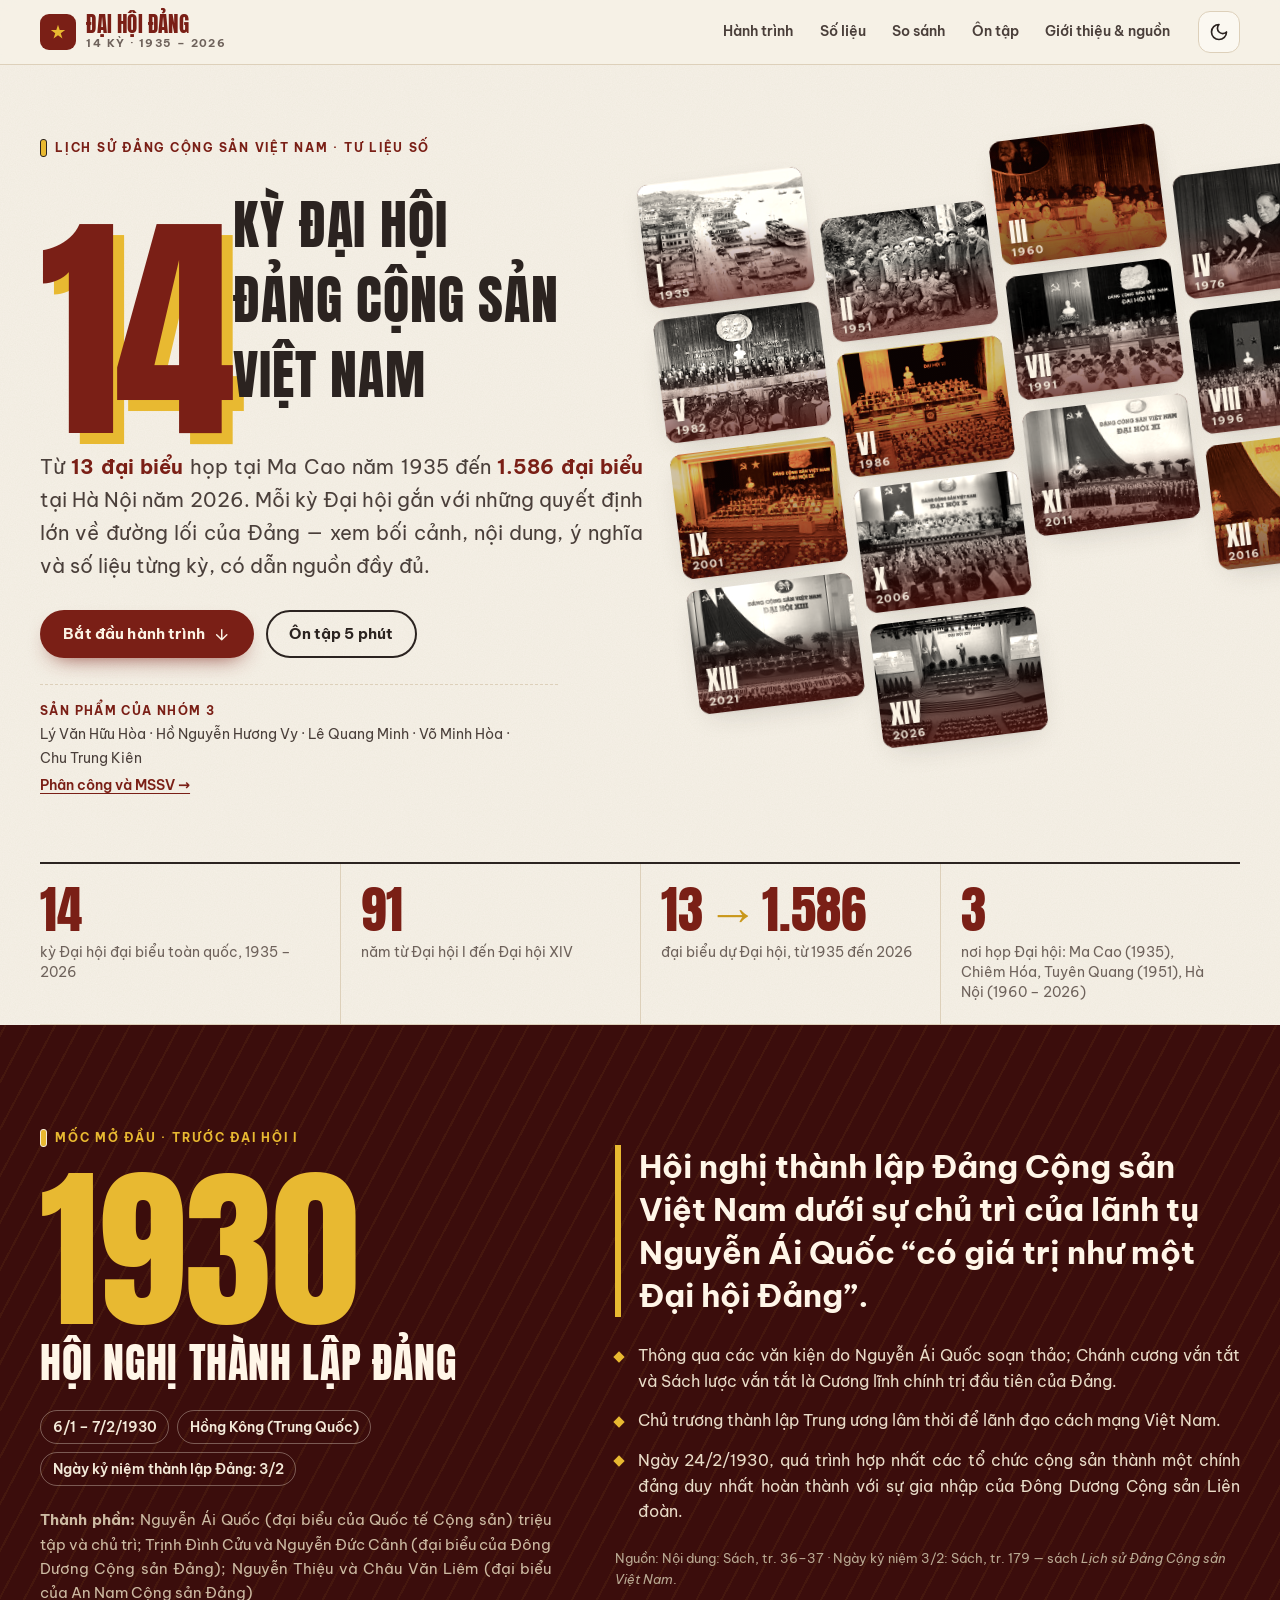
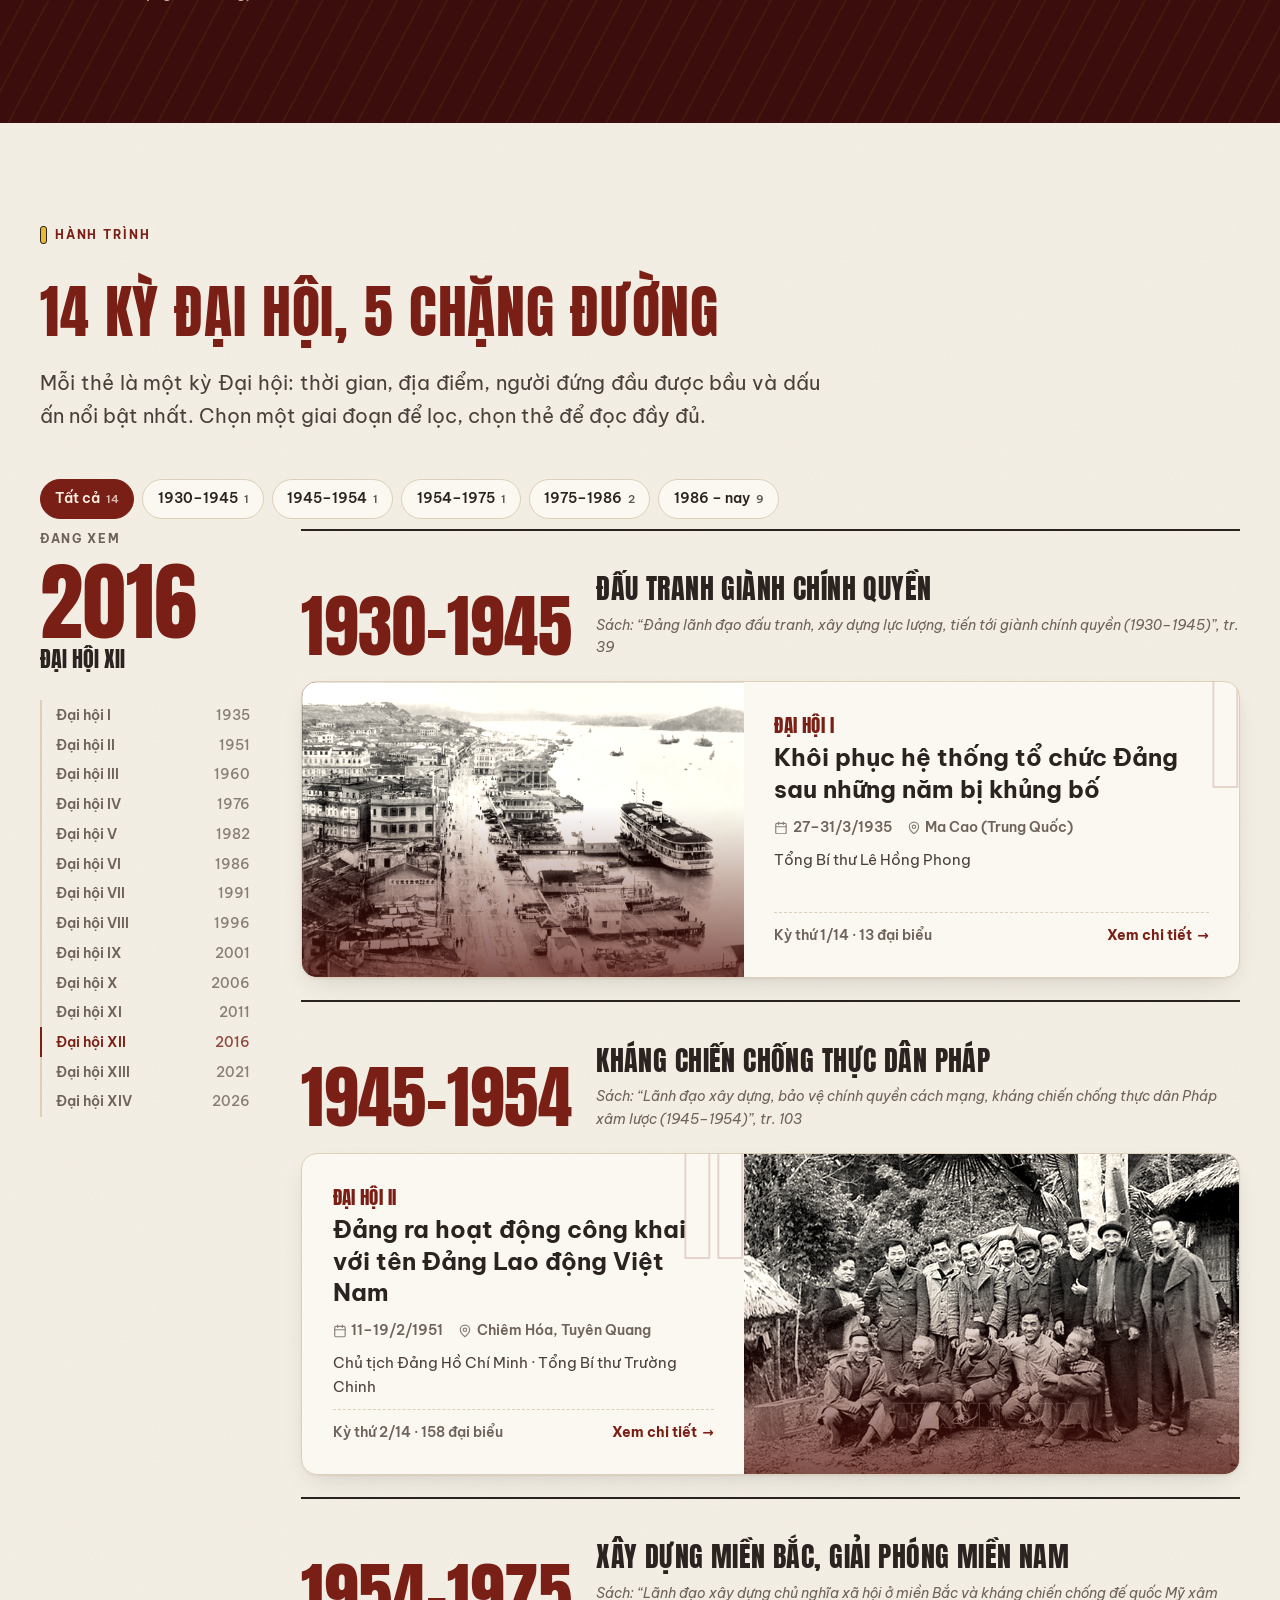
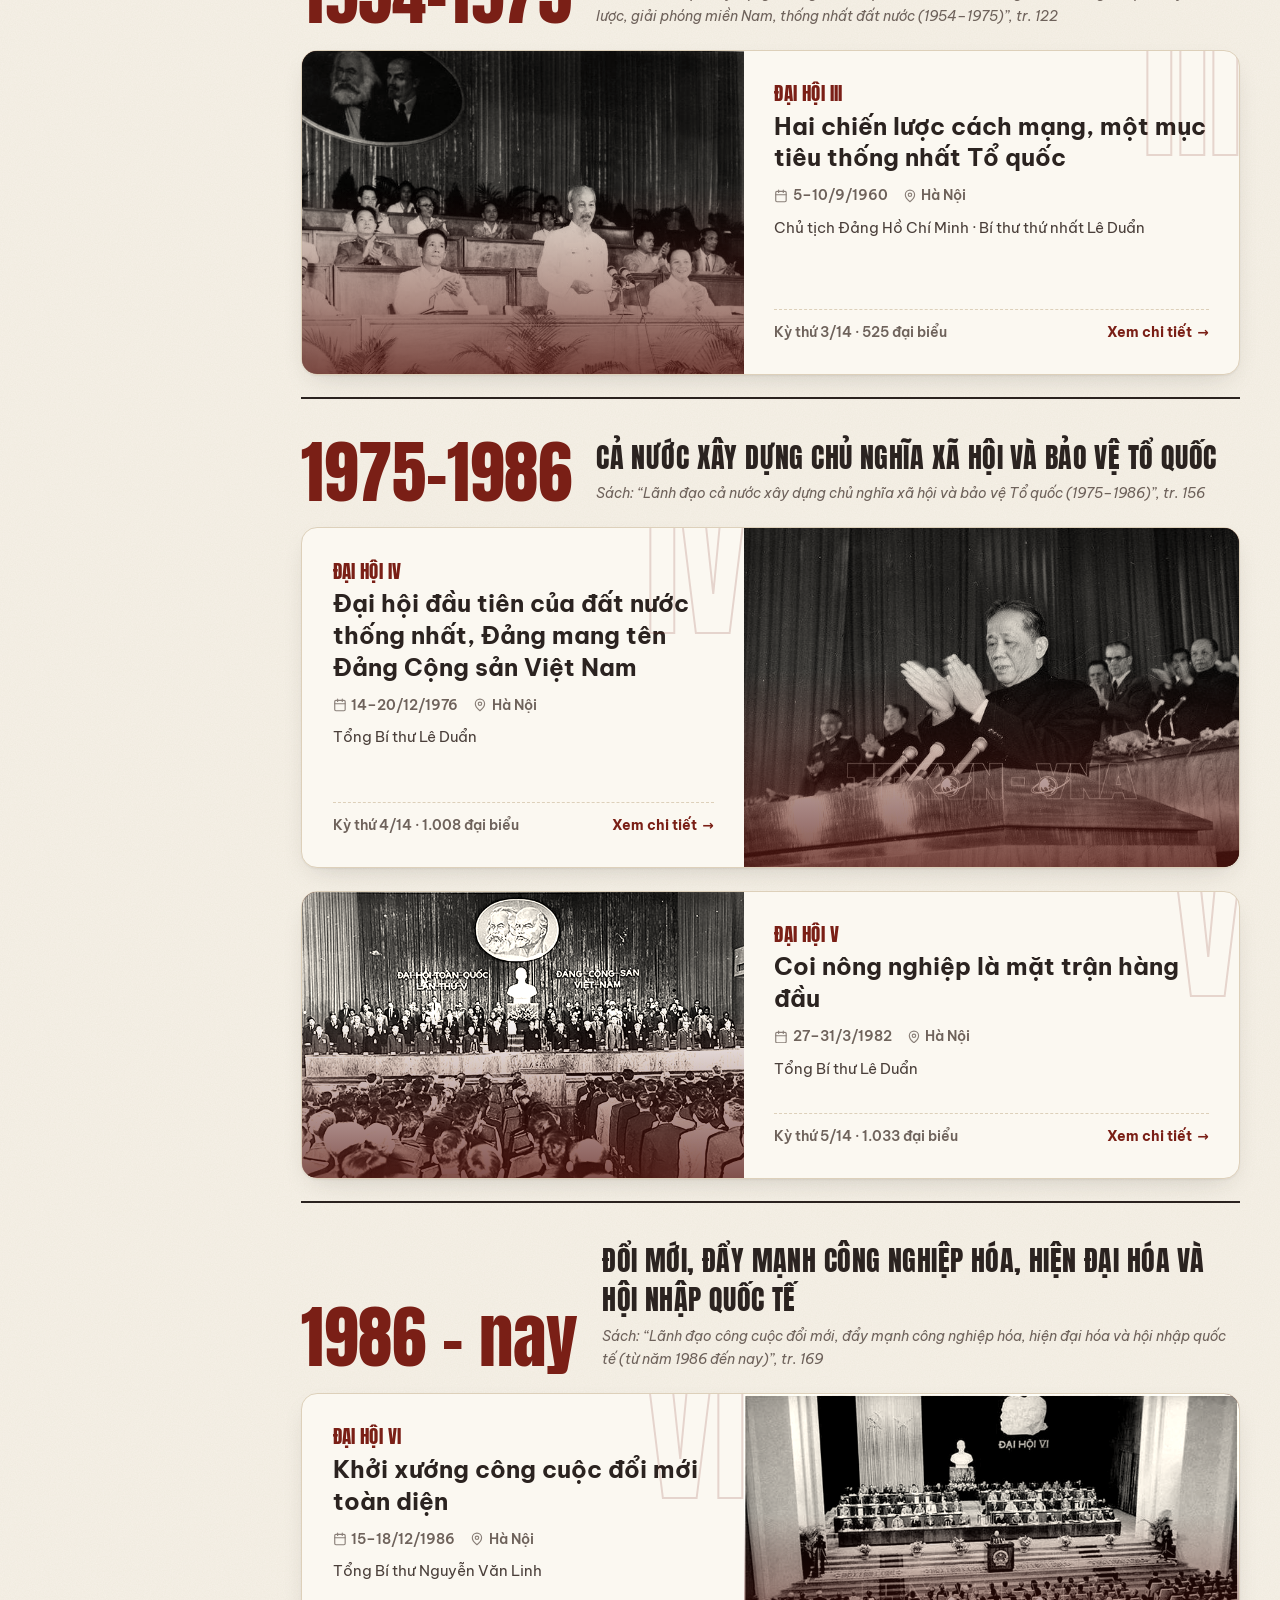
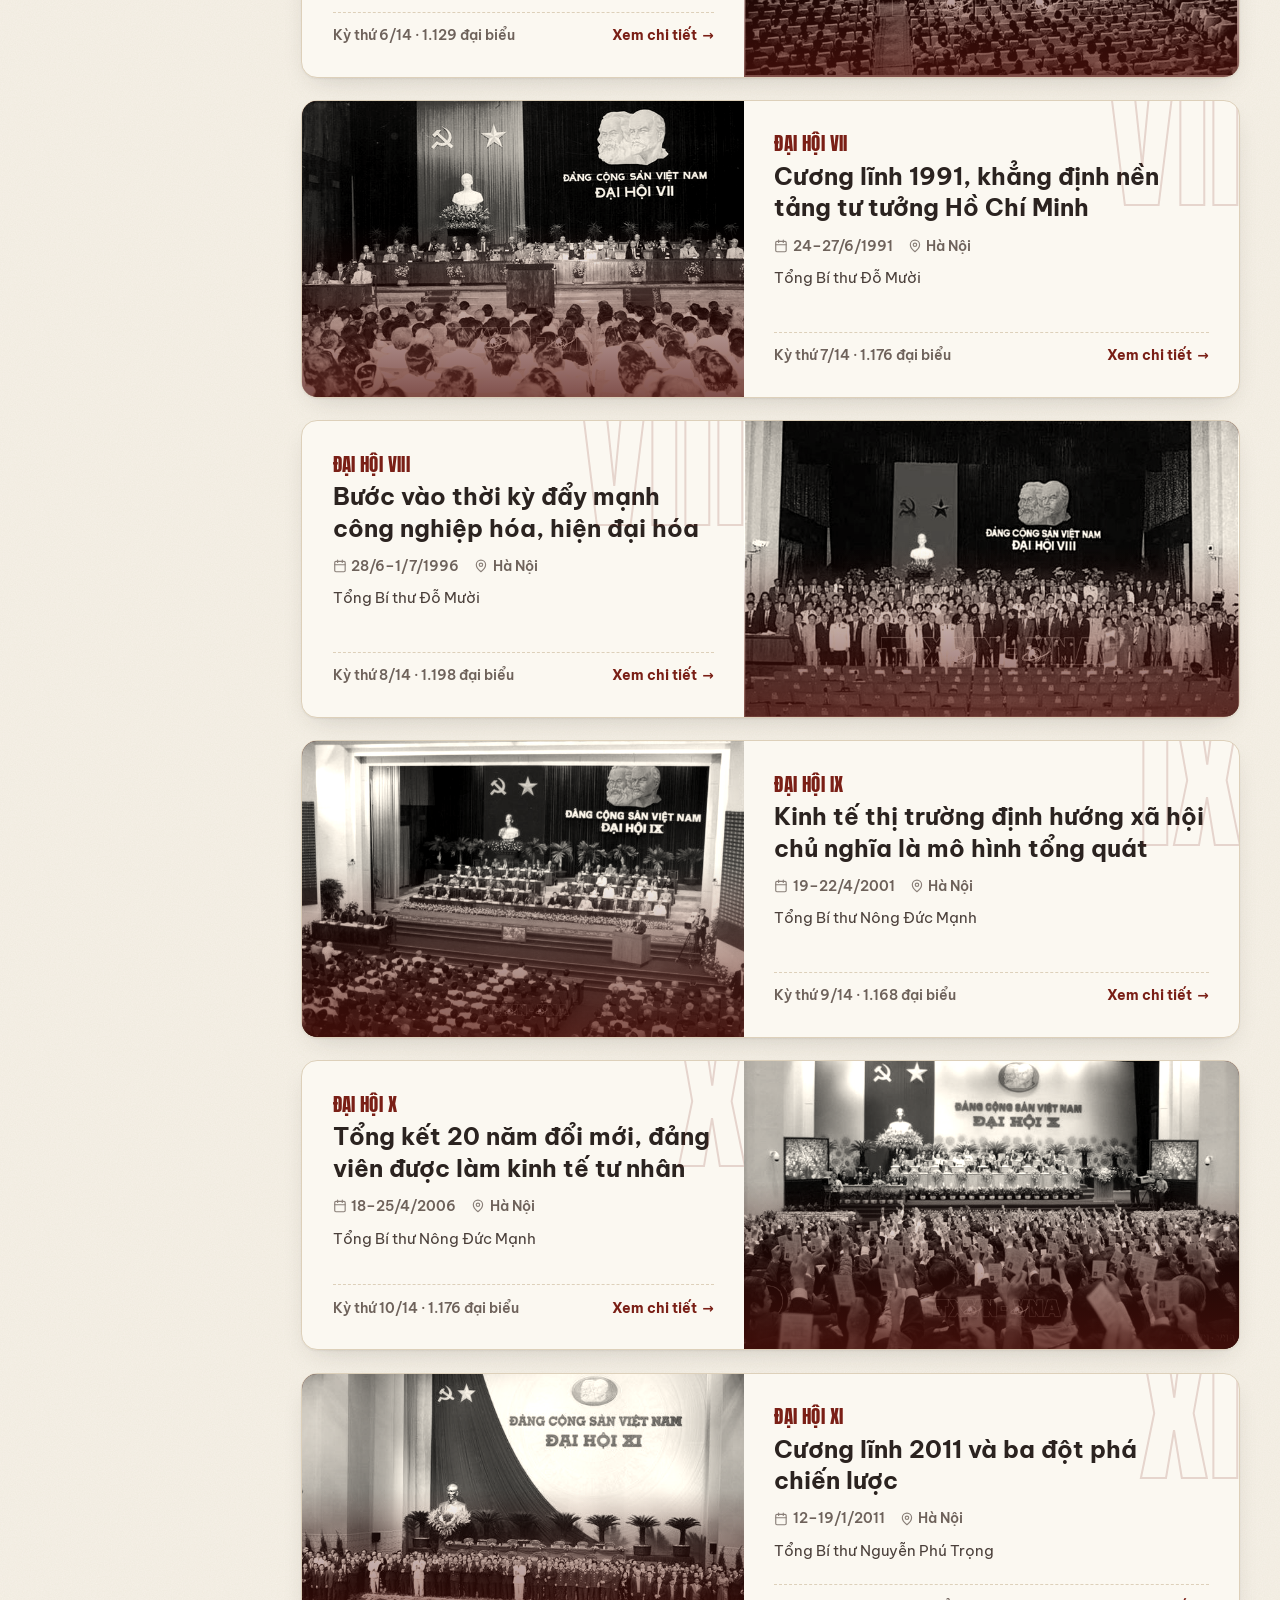
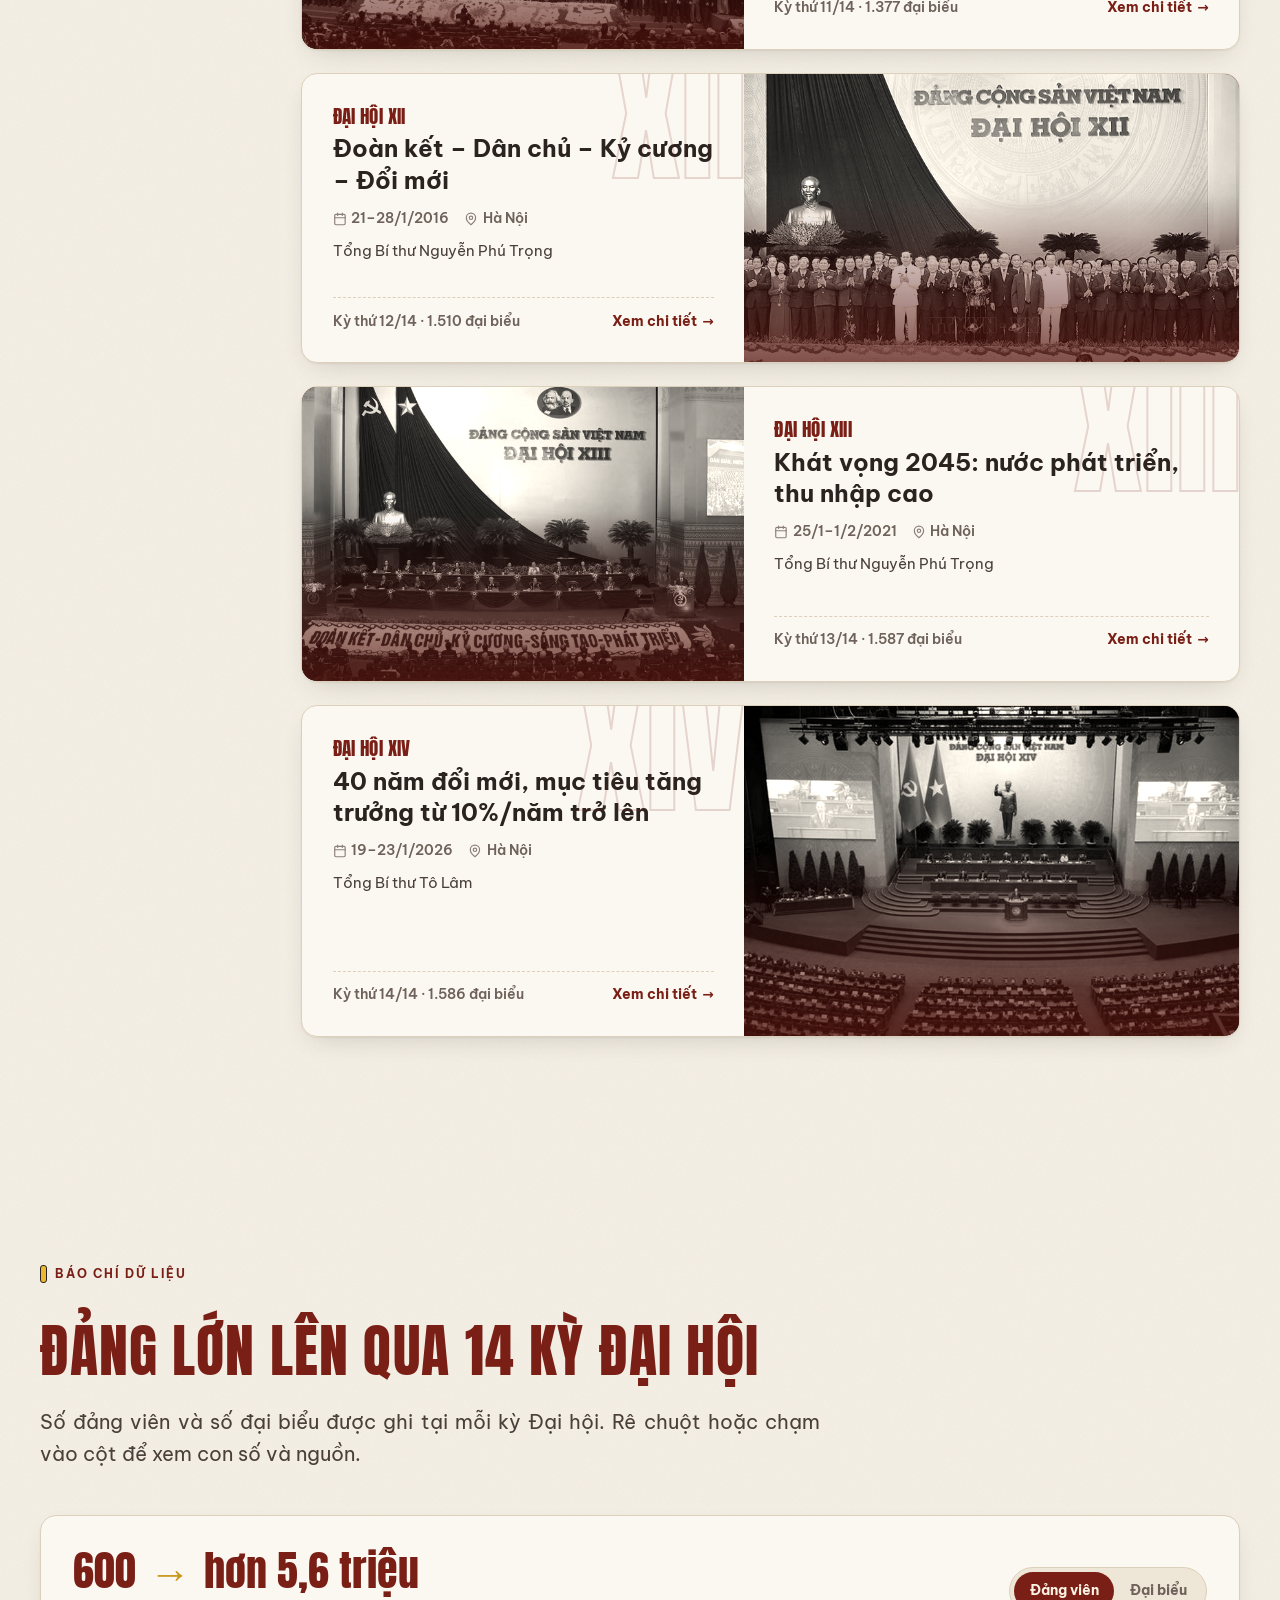
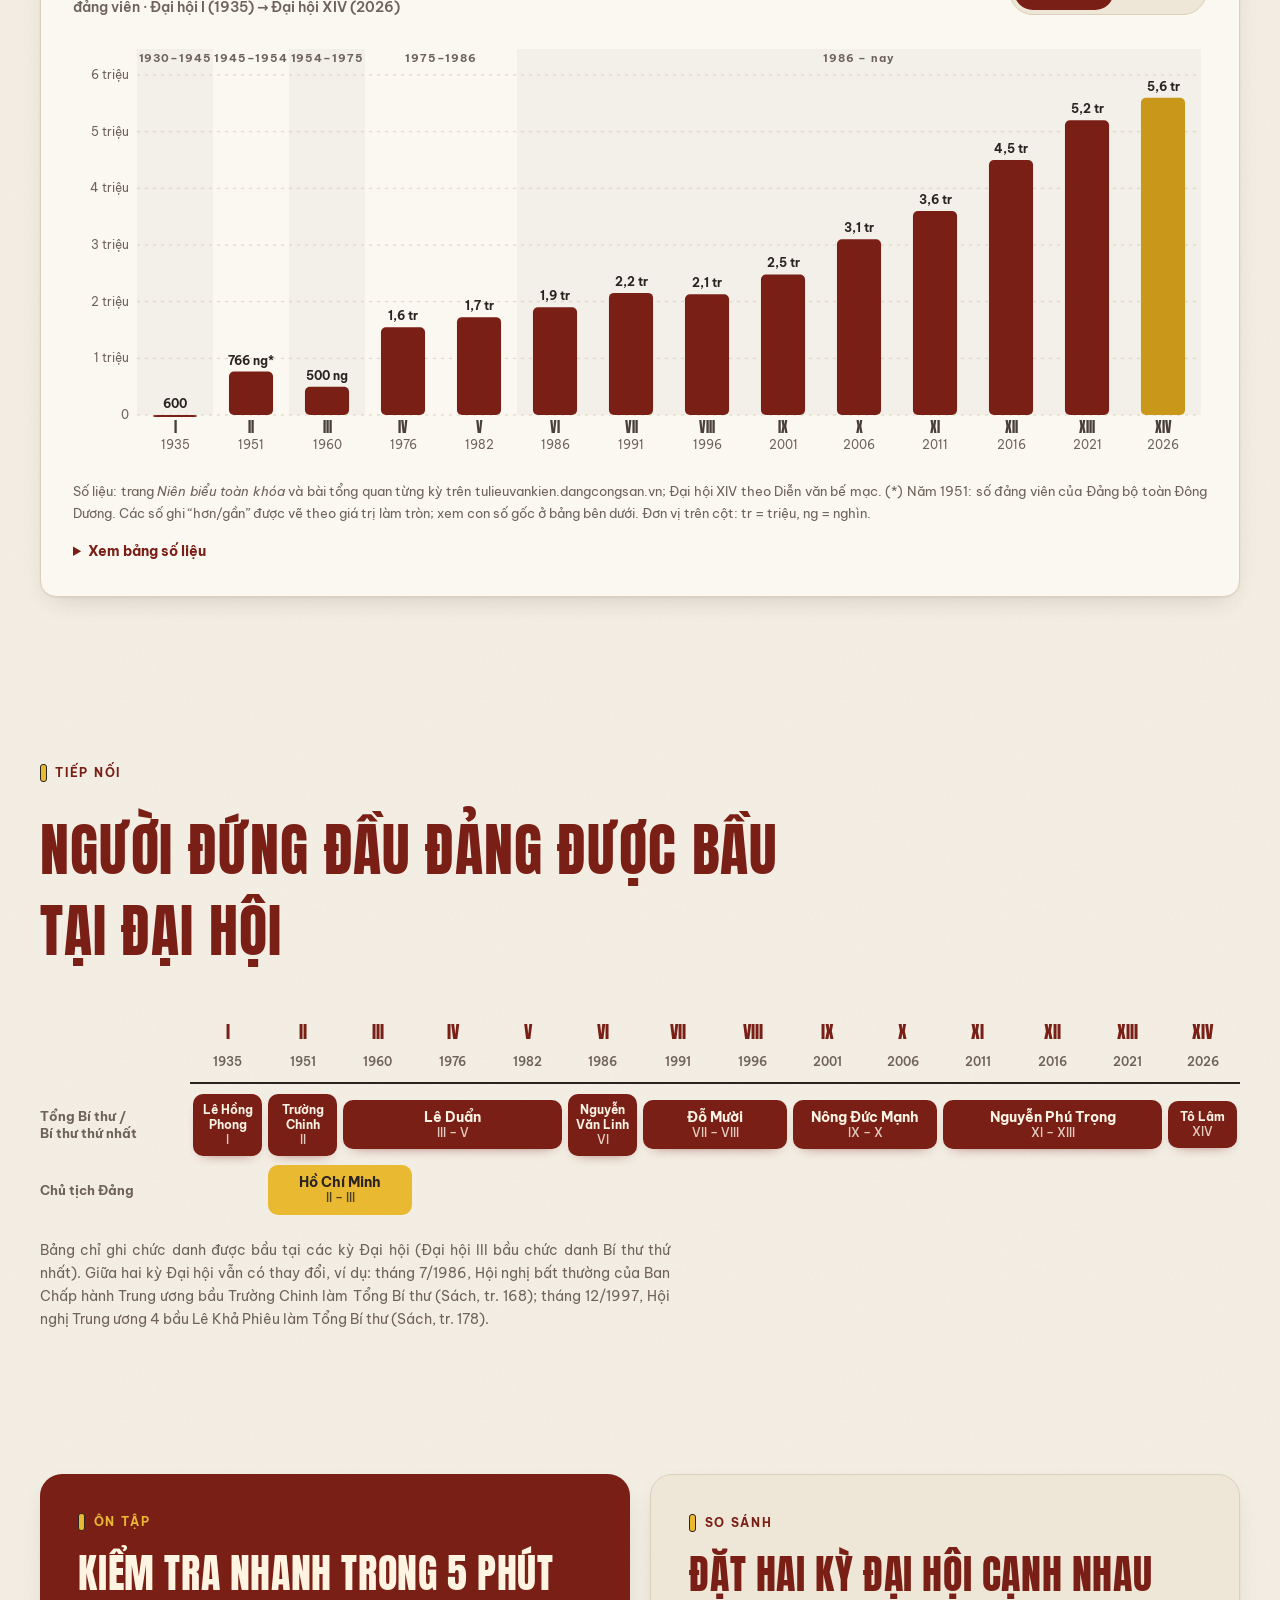
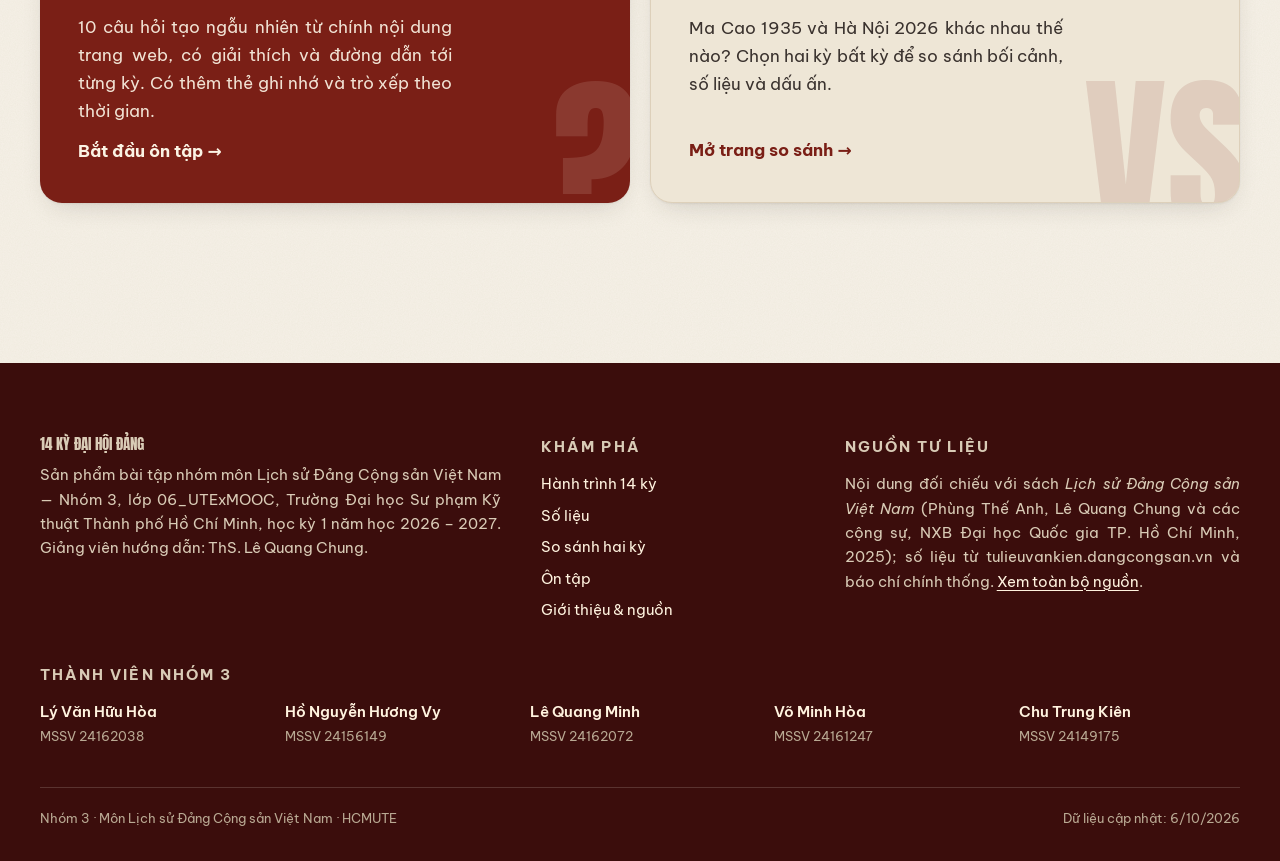
==== index.html @ 62e1b99b "Up file san pham web LSD" ====
<!doctype html>
<html lang="vi">
<head>
  <meta charset="utf-8">
  <meta name="viewport" content="width=device-width, initial-scale=1">
  <title>14 kỳ Đại hội Đảng Cộng sản Việt Nam (1935 – 2026)</title>
  <meta name="description" content="Hành trình 14 kỳ Đại hội đại biểu toàn quốc của Đảng Cộng sản Việt Nam, từ Ma Cao năm 1935 đến Hà Nội năm 2026: bối cảnh, nội dung, ý nghĩa, số liệu, so sánh và ôn tập — có dẫn nguồn đầy đủ.">
  <meta name="theme-color" content="#7A1F16">
  <!-- og:start -->
  <meta property="og:type" content="website">
  <meta property="og:site_name" content="14 kỳ Đại hội Đảng Cộng sản Việt Nam">
  <meta property="og:locale" content="vi_VN">
  <meta property="og:title" content="14 kỳ Đại hội Đảng Cộng sản Việt Nam (1935 – 2026)">
  <meta property="og:description" content="Hành trình 14 kỳ Đại hội đại biểu toàn quốc của Đảng Cộng sản Việt Nam, từ Ma Cao năm 1935 đến Hà Nội năm 2026: bối cảnh, nội dung, ý nghĩa, số liệu, so sánh và ôn tập — có dẫn nguồn đầy đủ.">
  <meta property="og:image" content="assets/og.jpg">
  <meta property="og:image:width" content="1200">
  <meta property="og:image:height" content="630">
  <meta property="og:image:alt" content="14 kỳ Đại hội Đảng Cộng sản Việt Nam, 1935 – 2026">
  <meta name="twitter:card" content="summary_large_image">
  <!-- og:end -->
  <link rel="icon" href="assets/favicon.svg" type="image/svg+xml">
  <link rel="stylesheet" href="assets/css/fonts.css?v=8db3c902">
  <link rel="stylesheet" href="assets/css/style.css?v=9d12f272">
  <script>(function(){var d=document.documentElement;d.classList.add('js');try{var t=localStorage.getItem('dhd-theme');if(!t&&window.matchMedia&&matchMedia('(prefers-color-scheme: dark)').matches)t='dark';if(t)d.setAttribute('data-theme',t)}catch(e){}})();</script>
  <script src="assets/js/data.js?v=e3bf290a" defer></script>
  <script src="assets/js/app.js?v=855b6eec" defer></script>
  <script src="assets/js/home.js?v=b8b90ffa" defer></script>
</head>
<body>
  <a class="skip-link" href="#main">Bỏ qua, đến nội dung chính</a>

  <header class="site-header">
    <div class="container site-header__inner">
      <a class="brand" href="index.html" aria-label="Trang chủ — 14 kỳ Đại hội Đảng">
        <span class="brand__mark" aria-hidden="true"><svg viewBox="0 0 64 64"><path d="M32 11 36.94 26.2h15.98L39.99 35.6l4.94 15.2L32 41.4l-12.93 9.4 4.94-15.2-12.93-9.4h15.98z"/></svg></span>
        <span class="brand__text">Đại hội Đảng<span class="brand__sub">14 KỲ · 1935 – 2026</span></span>
      </a>
      <nav class="nav" id="site-nav" aria-label="Điều hướng chính">
        <a href="index.html#hanh-trinh">Hành trình</a>
        <a href="index.html#so-lieu">Số liệu</a>
        <a href="so-sanh.html">So sánh</a>
        <a href="on-tap.html">Ôn tập</a>
        <a href="gioi-thieu.html">Giới thiệu &amp; nguồn</a>
      </nav>
      <div class="header-actions">
        <button class="icon-btn" id="theme-toggle" type="button" aria-label="Chuyển sang chế độ tối" aria-pressed="false">
          <svg class="theme-light-icon" viewBox="0 0 24 24" fill="none" stroke="currentColor" stroke-width="2" stroke-linecap="round" stroke-linejoin="round" aria-hidden="true"><path d="M12 3a6 6 0 0 0 9 9 9 9 0 1 1-9-9Z"/></svg>
          <svg class="theme-dark-icon" viewBox="0 0 24 24" fill="none" stroke="currentColor" stroke-width="2" stroke-linecap="round" stroke-linejoin="round" aria-hidden="true"><circle cx="12" cy="12" r="4"/><path d="M12 2v2M12 20v2M4.93 4.93l1.41 1.41M17.66 17.66l1.41 1.41M2 12h2M20 12h2M6.34 17.66l-1.41 1.41M19.07 4.93l-1.41 1.41"/></svg>
        </button>
        <button class="icon-btn menu-btn" id="menu-btn" type="button" aria-label="Mở menu" aria-expanded="false" aria-controls="site-nav">
          <svg viewBox="0 0 24 24" fill="none" stroke="currentColor" stroke-width="2" stroke-linecap="round" aria-hidden="true"><path d="M4 6h16M4 12h16M4 18h16"/></svg>
        </button>
      </div>
    </div>
  </header>

  <main id="main">
    <!-- Mở đầu -->
    <section class="hero" aria-labelledby="hero-title">
      <div class="container">
        <div class="hero__grid">
          <div class="hero__copy">
            <p class="eyebrow">Lịch sử Đảng Cộng sản Việt Nam · Tư&nbsp;liệu&nbsp;số</p>
            <h1 class="hero__title" id="hero-title">
              <span class="hero__num">14</span>
              <span class="hero__words">kỳ Đại hội<br>Đảng Cộng sản<br>Việt Nam</span>
            </h1>
            <p class="hero__lead" id="hero-lead">Từ 13 đại biểu họp tại Ma Cao năm 1935 đến 1.586 đại biểu tại Hà Nội năm 2026 — bối cảnh, nội dung và ý nghĩa của từng kỳ Đại hội, có dẫn nguồn đầy đủ.</p>
            <div class="hero__actions">
              <a class="btn btn--primary" href="#hanh-trinh">Bắt đầu hành trình <svg viewBox="0 0 24 24" fill="none" stroke="currentColor" stroke-width="2" stroke-linecap="round" stroke-linejoin="round" aria-hidden="true"><path d="M12 5v14M19 12l-7 7-7-7"/></svg></a>
              <a class="btn btn--ghost" href="on-tap.html">Ôn tập 5 phút</a>
            </div>
            <p class="hero__team">
              <b>Sản phẩm của Nhóm 3</b>
              Lý&nbsp;Văn&nbsp;Hữu&nbsp;Hòa · Hồ&nbsp;Nguyễn&nbsp;Hương&nbsp;Vy · Lê&nbsp;Quang&nbsp;Minh · Võ&nbsp;Minh&nbsp;Hòa · Chu&nbsp;Trung&nbsp;Kiên
              <a href="gioi-thieu.html#thanh-vien">Phân công và MSSV&nbsp;→</a>
            </p>
          </div>
          <div class="mosaic" id="mosaic" aria-label="Ảnh tư liệu 14 kỳ Đại hội — chọn một ảnh để xem chi tiết"></div>
        </div>
        <div class="stats" id="stats" aria-label="Những con số chính"></div>
      </div>
    </section>

    <!-- Mốc mở đầu 1930 -->
    <section class="founding section" id="mo-dau" aria-labelledby="founding-title"></section>

    <!-- Trục thời gian -->
    <section class="section" id="hanh-trinh" aria-labelledby="tl-title">
      <div class="container">
        <div class="section-head" data-reveal>
          <p class="eyebrow">Hành trình</p>
          <h2 class="section-title" id="tl-title">14 kỳ Đại hội, 5 chặng đường</h2>
          <p class="lead">Mỗi thẻ là một kỳ Đại hội: thời gian, địa điểm, người đứng đầu được bầu và dấu ấn nổi bật nhất. Chọn một giai đoạn để lọc, chọn thẻ để đọc đầy đủ.</p>
        </div>
        <div class="chips" id="phase-chips" role="group" aria-label="Lọc theo giai đoạn"></div>
        <div class="tl-layout">
          <aside class="tl-rail" id="tl-rail" aria-label="Mục lục các kỳ Đại hội"></aside>
          <div>
            <div class="tl-bar" id="tl-bar" aria-hidden="true"></div>
            <div class="tl-list" id="tl-list"></div>
          </div>
        </div>
      </div>
    </section>

    <!-- Số liệu -->
    <section class="section" id="so-lieu" aria-labelledby="chart-title">
      <div class="container">
        <div class="section-head" data-reveal>
          <p class="eyebrow">Báo chí dữ liệu</p>
          <h2 class="section-title" id="chart-title">Đảng lớn lên qua 14 kỳ Đại hội</h2>
          <p class="lead">Số đảng viên và số đại biểu được ghi tại mỗi kỳ Đại hội. Rê chuột hoặc chạm vào cột để xem con số và nguồn.</p>
        </div>
        <div class="chart-card" data-reveal>
          <div class="chart-head">
            <div class="chart-kpi" id="chart-kpi"></div>
            <div class="seg" role="group" aria-label="Chọn loại số liệu">
              <button type="button" data-mode="members" aria-pressed="true">Đảng viên</button>
              <button type="button" data-mode="delegates" aria-pressed="false">Đại biểu</button>
            </div>
          </div>
          <div class="chart" id="chart"></div>
          <p class="chart-foot" id="chart-foot"></p>
          <details class="chart-table">
            <summary>Xem bảng số liệu</summary>
            <div class="table-wrap" id="chart-table"></div>
          </details>
        </div>
      </div>
    </section>

    <!-- Người đứng đầu -->
    <section class="section section--tight" id="nguoi-dung-dau" aria-labelledby="relay-title">
      <div class="container">
        <div class="section-head" data-reveal>
          <p class="eyebrow">Tiếp nối</p>
          <h2 class="section-title" id="relay-title">Người đứng đầu Đảng được bầu tại Đại hội</h2>
        </div>
        <p class="swipe-hint" aria-hidden="true">← Vuốt ngang để xem đủ 14 kỳ →</p>
        <div class="relay" id="relay" data-reveal></div>
        <p class="relay-note" id="relay-note"></p>
      </div>
    </section>

    <!-- Kêu gọi -->
    <section class="section section--tight" aria-label="Học tiếp">
      <div class="container cta-grid" data-stagger>
        <a class="cta cta--red" href="on-tap.html" data-reveal>
          <span class="eyebrow" style="color:var(--gold)">Ôn tập</span>
          <span class="cta__title">Kiểm tra nhanh trong 5 phút</span>
          <p>10 câu hỏi tạo ngẫu nhiên từ chính nội dung trang web, có giải thích và đường dẫn tới từng kỳ. Có thêm thẻ ghi nhớ và trò xếp theo thời gian.</p>
          <span class="cta__go">Bắt đầu ôn tập →</span>
          <span class="cta__big" aria-hidden="true">?</span>
        </a>
        <a class="cta cta--paper" href="so-sanh.html" data-reveal>
          <span class="eyebrow">So sánh</span>
          <span class="cta__title">Đặt hai kỳ Đại hội cạnh nhau</span>
          <p>Ma Cao 1935 và Hà Nội 2026 khác nhau thế nào? Chọn hai kỳ bất kỳ để so sánh bối cảnh, số liệu và dấu ấn.</p>
          <span class="cta__go" style="color:var(--red)">Mở trang so sánh →</span>
          <span class="cta__big" aria-hidden="true" style="color:var(--red)">VS</span>
        </a>
      </div>
    </section>
  </main>

  <footer class="site-footer">
    <div class="container">
      <div class="site-footer__grid">
        <div>
          <p class="site-footer__brand">14 kỳ Đại hội Đảng</p>
          <p>Sản phẩm bài tập nhóm môn Lịch sử Đảng Cộng sản Việt Nam — Nhóm 3, lớp 06_UTExMOOC, Trường Đại học Sư phạm Kỹ thuật Thành phố Hồ Chí Minh, học kỳ 1 năm học 2026 – 2027. Giảng viên hướng dẫn: ThS. Lê Quang Chung.</p>
        </div>
        <div>
          <p class="site-footer__title">Khám phá</p>
          <ul>
            <li><a href="index.html#hanh-trinh">Hành trình 14 kỳ</a></li>
            <li><a href="index.html#so-lieu">Số liệu</a></li>
            <li><a href="so-sanh.html">So sánh hai kỳ</a></li>
            <li><a href="on-tap.html">Ôn tập</a></li>
            <li><a href="gioi-thieu.html">Giới thiệu &amp; nguồn</a></li>
          </ul>
        </div>
        <div>
          <p class="site-footer__title">Nguồn tư liệu</p>
          <p>Nội dung đối chiếu với sách <em>Lịch sử Đảng Cộng sản Việt Nam</em> (Phùng Thế Anh, Lê Quang Chung và các cộng sự, NXB Đại học Quốc gia TP. Hồ Chí Minh, 2025); số liệu từ tulieuvankien.dangcongsan.vn và báo chí chính thống. <a href="gioi-thieu.html#nguon">Xem toàn bộ nguồn</a>.</p>
        </div>
      </div>
      <div class="site-footer__team">
        <p class="site-footer__title">Thành viên Nhóm 3</p>
        <ul>
          <li><b>Lý Văn Hữu Hòa</b><span>MSSV 24162038</span></li>
          <li><b>Hồ Nguyễn Hương Vy</b><span>MSSV 24156149</span></li>
          <li><b>Lê Quang Minh</b><span>MSSV 24162072</span></li>
          <li><b>Võ Minh Hòa</b><span>MSSV 24161247</span></li>
          <li><b>Chu Trung Kiên</b><span>MSSV 24149175</span></li>
        </ul>
      </div>
      <div class="site-footer__bottom">
        <span>Nhóm 3 · Môn Lịch sử Đảng Cộng sản Việt Nam · HCMUTE</span>
        <span>Dữ liệu cập nhật: <span data-generated></span></span>
      </div>
    </div>
  </footer>
</body>
</html>
---- assets/css/fonts.css ----
/* Font tự host (SIL Open Font License) — tải từ Google Fonts, chỉ giữ bộ vietnamese, latin-ext, latin */
/* vietnamese */
@font-face {
  font-family: 'Anton';
  font-style: normal;
  font-weight: 400;
  font-display: swap;
  src: url(../fonts/anton-400-vietnamese.woff2) format('woff2');
  unicode-range: U+0102-0103, U+0110-0111, U+0128-0129, U+0168-0169, U+01A0-01A1, U+01AF-01B0, U+0300-0301, U+0303-0304, U+0308-0309, U+0323, U+0329, U+1EA0-1EF9, U+20AB;
}
/* latin-ext */
@font-face {
  font-family: 'Anton';
  font-style: normal;
  font-weight: 400;
  font-display: swap;
  src: url(../fonts/anton-400-latin-ext.woff2) format('woff2');
  unicode-range: U+0100-02BA, U+02BD-02C5, U+02C7-02CC, U+02CE-02D7, U+02DD-02FF, U+0304, U+0308, U+0329, U+1D00-1DBF, U+1E00-1E9F, U+1EF2-1EFF, U+2020, U+20A0-20AB, U+20AD-20C0, U+2113, U+2C60-2C7F, U+A720-A7FF;
}
/* latin */
@font-face {
  font-family: 'Anton';
  font-style: normal;
  font-weight: 400;
  font-display: swap;
  src: url(../fonts/anton-400-latin.woff2) format('woff2');
  unicode-range: U+0000-00FF, U+0131, U+0152-0153, U+02BB-02BC, U+02C6, U+02DA, U+02DC, U+0304, U+0308, U+0329, U+2000-206F, U+20AC, U+2122, U+2191, U+2193, U+2212, U+2215, U+FEFF, U+FFFD;
}
/* vietnamese */
@font-face {
  font-family: 'Be Vietnam Pro';
  font-style: italic;
  font-weight: 400;
  font-display: swap;
  src: url(../fonts/be-vietnam-pro-400-italic-vietnamese.woff2) format('woff2');
  unicode-range: U+0102-0103, U+0110-0111, U+0128-0129, U+0168-0169, U+01A0-01A1, U+01AF-01B0, U+0300-0301, U+0303-0304, U+0308-0309, U+0323, U+0329, U+1EA0-1EF9, U+20AB;
}
/* latin-ext */
@font-face {
  font-family: 'Be Vietnam Pro';
  font-style: italic;
  font-weight: 400;
  font-display: swap;
  src: url(../fonts/be-vietnam-pro-400-italic-latin-ext.woff2) format('woff2');
  unicode-range: U+0100-02BA, U+02BD-02C5, U+02C7-02CC, U+02CE-02D7, U+02DD-02FF, U+0304, U+0308, U+0329, U+1D00-1DBF, U+1E00-1E9F, U+1EF2-1EFF, U+2020, U+20A0-20AB, U+20AD-20C0, U+2113, U+2C60-2C7F, U+A720-A7FF;
}
/* latin */
@font-face {
  font-family: 'Be Vietnam Pro';
  font-style: italic;
  font-weight: 400;
  font-display: swap;
  src: url(../fonts/be-vietnam-pro-400-italic-latin.woff2) format('woff2');
  unicode-range: U+0000-00FF, U+0131, U+0152-0153, U+02BB-02BC, U+02C6, U+02DA, U+02DC, U+0304, U+0308, U+0329, U+2000-206F, U+20AC, U+2122, U+2191, U+2193, U+2212, U+2215, U+FEFF, U+FFFD;
}
/* vietnamese */
@font-face {
  font-family: 'Be Vietnam Pro';
  font-style: normal;
  font-weight: 400;
  font-display: swap;
  src: url(../fonts/be-vietnam-pro-400-vietnamese.woff2) format('woff2');
  unicode-range: U+0102-0103, U+0110-0111, U+0128-0129, U+0168-0169, U+01A0-01A1, U+01AF-01B0, U+0300-0301, U+0303-0304, U+0308-0309, U+0323, U+0329, U+1EA0-1EF9, U+20AB;
}
/* latin-ext */
@font-face {
  font-family: 'Be Vietnam Pro';
  font-style: normal;
  font-weight: 400;
  font-display: swap;
  src: url(../fonts/be-vietnam-pro-400-latin-ext.woff2) format('woff2');
  unicode-range: U+0100-02BA, U+02BD-02C5, U+02C7-02CC, U+02CE-02D7, U+02DD-02FF, U+0304, U+0308, U+0329, U+1D00-1DBF, U+1E00-1E9F, U+1EF2-1EFF, U+2020, U+20A0-20AB, U+20AD-20C0, U+2113, U+2C60-2C7F, U+A720-A7FF;
}
/* latin */
@font-face {
  font-family: 'Be Vietnam Pro';
  font-style: normal;
  font-weight: 400;
  font-display: swap;
  src: url(../fonts/be-vietnam-pro-400-latin.woff2) format('woff2');
  unicode-range: U+0000-00FF, U+0131, U+0152-0153, U+02BB-02BC, U+02C6, U+02DA, U+02DC, U+0304, U+0308, U+0329, U+2000-206F, U+20AC, U+2122, U+2191, U+2193, U+2212, U+2215, U+FEFF, U+FFFD;
}
/* vietnamese */
@font-face {
  font-family: 'Be Vietnam Pro';
  font-style: normal;
  font-weight: 500;
  font-display: swap;
  src: url(../fonts/be-vietnam-pro-500-vietnamese.woff2) format('woff2');
  unicode-range: U+0102-0103, U+0110-0111, U+0128-0129, U+0168-0169, U+01A0-01A1, U+01AF-01B0, U+0300-0301, U+0303-0304, U+0308-0309, U+0323, U+0329, U+1EA0-1EF9, U+20AB;
}
/* latin-ext */
@font-face {
  font-family: 'Be Vietnam Pro';
  font-style: normal;
  font-weight: 500;
  font-display: swap;
  src: url(../fonts/be-vietnam-pro-500-latin-ext.woff2) format('woff2');
  unicode-range: U+0100-02BA, U+02BD-02C5, U+02C7-02CC, U+02CE-02D7, U+02DD-02FF, U+0304, U+0308, U+0329, U+1D00-1DBF, U+1E00-1E9F, U+1EF2-1EFF, U+2020, U+20A0-20AB, U+20AD-20C0, U+2113, U+2C60-2C7F, U+A720-A7FF;
}
/* latin */
@font-face {
  font-family: 'Be Vietnam Pro';
  font-style: normal;
  font-weight: 500;
  font-display: swap;
  src: url(../fonts/be-vietnam-pro-500-latin.woff2) format('woff2');
  unicode-range: U+0000-00FF, U+0131, U+0152-0153, U+02BB-02BC, U+02C6, U+02DA, U+02DC, U+0304, U+0308, U+0329, U+2000-206F, U+20AC, U+2122, U+2191, U+2193, U+2212, U+2215, U+FEFF, U+FFFD;
}
/* vietnamese */
@font-face {
  font-family: 'Be Vietnam Pro';
  font-style: normal;
  font-weight: 600;
  font-display: swap;
  src: url(../fonts/be-vietnam-pro-600-vietnamese.woff2) format('woff2');
  unicode-range: U+0102-0103, U+0110-0111, U+0128-0129, U+0168-0169, U+01A0-01A1, U+01AF-01B0, U+0300-0301, U+0303-0304, U+0308-0309, U+0323, U+0329, U+1EA0-1EF9, U+20AB;
}
/* latin-ext */
@font-face {
  font-family: 'Be Vietnam Pro';
  font-style: normal;
  font-weight: 600;
  font-display: swap;
  src: url(../fonts/be-vietnam-pro-600-latin-ext.woff2) format('woff2');
  unicode-range: U+0100-02BA, U+02BD-02C5, U+02C7-02CC, U+02CE-02D7, U+02DD-02FF, U+0304, U+0308, U+0329, U+1D00-1DBF, U+1E00-1E9F, U+1EF2-1EFF, U+2020, U+20A0-20AB, U+20AD-20C0, U+2113, U+2C60-2C7F, U+A720-A7FF;
}
/* latin */
@font-face {
  font-family: 'Be Vietnam Pro';
  font-style: normal;
  font-weight: 600;
  font-display: swap;
  src: url(../fonts/be-vietnam-pro-600-latin.woff2) format('woff2');
  unicode-range: U+0000-00FF, U+0131, U+0152-0153, U+02BB-02BC, U+02C6, U+02DA, U+02DC, U+0304, U+0308, U+0329, U+2000-206F, U+20AC, U+2122, U+2191, U+2193, U+2212, U+2215, U+FEFF, U+FFFD;
}
/* vietnamese */
@font-face {
  font-family: 'Be Vietnam Pro';
  font-style: normal;
  font-weight: 700;
  font-display: swap;
  src: url(../fonts/be-vietnam-pro-700-vietnamese.woff2) format('woff2');
  unicode-range: U+0102-0103, U+0110-0111, U+0128-0129, U+0168-0169, U+01A0-01A1, U+01AF-01B0, U+0300-0301, U+0303-0304, U+0308-0309, U+0323, U+0329, U+1EA0-1EF9, U+20AB;
}
/* latin-ext */
@font-face {
  font-family: 'Be Vietnam Pro';
  font-style: normal;
  font-weight: 700;
  font-display: swap;
  src: url(../fonts/be-vietnam-pro-700-latin-ext.woff2) format('woff2');
  unicode-range: U+0100-02BA, U+02BD-02C5, U+02C7-02CC, U+02CE-02D7, U+02DD-02FF, U+0304, U+0308, U+0329, U+1D00-1DBF, U+1E00-1E9F, U+1EF2-1EFF, U+2020, U+20A0-20AB, U+20AD-20C0, U+2113, U+2C60-2C7F, U+A720-A7FF;
}
/* latin */
@font-face {
  font-family: 'Be Vietnam Pro';
  font-style: normal;
  font-weight: 700;
  font-display: swap;
  src: url(../fonts/be-vietnam-pro-700-latin.woff2) format('woff2');
  unicode-range: U+0000-00FF, U+0131, U+0152-0153, U+02BB-02BC, U+02C6, U+02DA, U+02DC, U+0304, U+0308, U+0329, U+2000-206F, U+20AC, U+2122, U+2191, U+2193, U+2212, U+2215, U+FEFF, U+FFFD;
}
/* vietnamese */
@font-face {
  font-family: 'Be Vietnam Pro';
  font-style: normal;
  font-weight: 800;
  font-display: swap;
  src: url(../fonts/be-vietnam-pro-800-vietnamese.woff2) format('woff2');
  unicode-range: U+0102-0103, U+0110-0111, U+0128-0129, U+0168-0169, U+01A0-01A1, U+01AF-01B0, U+0300-0301, U+0303-0304, U+0308-0309, U+0323, U+0329, U+1EA0-1EF9, U+20AB;
}
/* latin-ext */
@font-face {
  font-family: 'Be Vietnam Pro';
  font-style: normal;
  font-weight: 800;
  font-display: swap;
  src: url(../fonts/be-vietnam-pro-800-latin-ext.woff2) format('woff2');
  unicode-range: U+0100-02BA, U+02BD-02C5, U+02C7-02CC, U+02CE-02D7, U+02DD-02FF, U+0304, U+0308, U+0329, U+1D00-1DBF, U+1E00-1E9F, U+1EF2-1EFF, U+2020, U+20A0-20AB, U+20AD-20C0, U+2113, U+2C60-2C7F, U+A720-A7FF;
}
/* latin */
@font-face {
  font-family: 'Be Vietnam Pro';
  font-style: normal;
  font-weight: 800;
  font-display: swap;
  src: url(../fonts/be-vietnam-pro-800-latin.woff2) format('woff2');
  unicode-range: U+0000-00FF, U+0131, U+0152-0153, U+02BB-02BC, U+02C6, U+02DA, U+02DC, U+0304, U+0308, U+0329, U+2000-206F, U+20AC, U+2122, U+2191, U+2193, U+2212, U+2215, U+FEFF, U+FFFD;
}
---- assets/css/style.css ----
/* =========================================================================
   14 kỳ Đại hội Đảng — giao diện chung
   Phong cách: giấy kem + chữ đỏ khổ hẹp + ảnh tư liệu phủ đỏ (theo slide mẫu của thầy)
   ========================================================================= */

@view-transition { navigation: auto; }

:root {
  --red: #7A1F16;
  --red-strong: #9A2A1C;
  --red-bright: #B3261E;
  --btn-bg: #7A1F16;
  --maroon: #3B0D0C;
  --gold: #E8B931;
  --gold-deep: #C9971A;
  --bg: #F6F1E7;
  --bg-raised: #FBF8F1;
  --bg-sunk: #EEE6D6;
  --line: #DDD0BA;
  --ink: #2B2320;
  --ink-2: #4A3F3A;
  --muted: #6E625B;
  --on-red: #FBF3E4;
  --ok: #2E6B34;
  --shadow: 0 1px 2px rgba(43, 35, 32, .06), 0 10px 28px -12px rgba(43, 35, 32, .22);
  --shadow-lg: 0 2px 4px rgba(43, 35, 32, .06), 0 24px 48px -16px rgba(43, 35, 32, .32);
  --radius: 16px;
  --radius-sm: 10px;
  --font-display: 'Anton', 'Oswald', 'Arial Narrow', Impact, sans-serif;
  --font-body: 'Be Vietnam Pro', system-ui, -apple-system, 'Segoe UI', Roboto, sans-serif;
  --container: 1200px;
  --gutter: clamp(16px, 4vw, 32px);
  --header-h: 64px;
  /* Dãn dòng cho tiêu đề Anton in hoa. Đo trên font: dấu chồng của chữ hoa cao tới 1,21 em (Ầ 1,08 · Ể 1,12 · Ẫ 1,16),
     dấu nặng sâu 0,2 em dưới chân chữ → dưới ~1,36 thì dấu nặng dòng trên (Ạ, Ộ) chạm dấu dòng dưới (Ầ, Ộ). */
  --lh-display: 1.4;
  --ease: cubic-bezier(.2, .7, .2, 1);
  --grain: url("data:image/svg+xml,%3Csvg xmlns='http://www.w3.org/2000/svg' width='180' height='180'%3E%3Cfilter id='n'%3E%3CfeTurbulence type='fractalNoise' baseFrequency='.85' numOctaves='3' stitchTiles='stitch'/%3E%3CfeColorMatrix values='0 0 0 0 .36 0 0 0 0 .27 0 0 0 0 .18 0 0 0 .075 0'/%3E%3C/filter%3E%3Crect width='100%25' height='100%25' filter='url(%23n)'/%3E%3C/svg%3E");
  color-scheme: light;
}

:root[data-theme="dark"] {
  --red: #E36A57;
  --red-strong: #F08A76;
  --red-bright: #F08A76;
  --btn-bg: #9A2A1C;
  --maroon: #0E0807;
  --bg: #17110F;
  --bg-raised: #221917;
  --bg-sunk: #1C1412;
  --line: #3A2C27;
  --ink: #F2E9DA;
  --ink-2: #DCCFBD;
  --muted: #B5A695;
  --on-red: #FFF6EA;
  --ok: #7CC383;
  --shadow: 0 1px 2px rgba(0, 0, 0, .35), 0 12px 32px -14px rgba(0, 0, 0, .7);
  --shadow-lg: 0 2px 4px rgba(0, 0, 0, .35), 0 28px 56px -18px rgba(0, 0, 0, .8);
  --grain: url("data:image/svg+xml,%3Csvg xmlns='http://www.w3.org/2000/svg' width='180' height='180'%3E%3Cfilter id='n'%3E%3CfeTurbulence type='fractalNoise' baseFrequency='.85' numOctaves='3' stitchTiles='stitch'/%3E%3CfeColorMatrix values='0 0 0 0 1 0 0 0 0 .92 0 0 0 0 .8 0 0 0 .035 0'/%3E%3C/filter%3E%3Crect width='100%25' height='100%25' filter='url(%23n)'/%3E%3C/svg%3E");
  color-scheme: dark;
}

/* ---------- Nền tảng ---------- */
*, *::before, *::after { box-sizing: border-box; }
html { -webkit-text-size-adjust: 100%; scroll-behavior: smooth; scroll-padding-top: calc(var(--header-h) + 20px); }
body {
  margin: 0;
  font-family: var(--font-body);
  font-size: 1.0625rem;
  line-height: 1.65;
  color: var(--ink);
  background-color: var(--bg);
  background-image: var(--grain);
  -webkit-font-smoothing: antialiased;
  text-rendering: optimizeLegibility;
  overflow-x: hidden;
}
img, svg { display: block; max-width: 100%; }
img { height: auto; }
a { color: inherit; text-underline-offset: .18em; text-decoration-thickness: 1px; }
button, input, select { font: inherit; color: inherit; }
p { margin: 0 0 1em; }
h1, h2, h3, h4 { margin: 0; font-weight: 700; line-height: 1.2; }
ul, ol { margin: 0; }
::selection { background: var(--gold); color: #2B2320; }
:focus-visible { outline: 3px solid var(--gold); outline-offset: 3px; border-radius: 6px; }

.skip-link {
  position: absolute; left: 12px; top: -60px; z-index: 100;
  padding: .7rem 1rem; border-radius: 10px;
  background: var(--btn-bg); color: var(--on-red); font-weight: 700; text-decoration: none;
  transition: top .2s;
}
.skip-link:focus { top: 12px; }
.visually-hidden {
  position: absolute !important; width: 1px; height: 1px; overflow: hidden;
  clip: rect(0 0 0 0); clip-path: inset(50%); white-space: nowrap;
}
.container { width: min(100% - 2 * var(--gutter), var(--container)); margin-inline: auto; }
.section { padding-block: clamp(3.5rem, 8vw, 6.5rem); }
.section--tight { padding-block: clamp(2.5rem, 5vw, 4rem); }

/* ---------- Chữ ---------- */
.display { font-family: var(--font-display); font-weight: 400; text-transform: uppercase; line-height: var(--lh-display); letter-spacing: .015em; }
.eyebrow {
  display: inline-flex; align-items: center; gap: .65em;
  font-size: .78rem; font-weight: 700; letter-spacing: .14em; text-transform: uppercase;
  color: var(--red);
}
.eyebrow::before {
  content: ""; flex: none; width: 7px; height: 1.45em;
  background: var(--gold); border: 1.5px solid var(--ink); border-radius: 3px;
}
.section-head { display: grid; gap: .9rem; margin-bottom: clamp(1.75rem, 4vw, 2.75rem); max-width: 780px; }
.section-head--center { margin-inline: auto; text-align: center; justify-items: center; }
.section-head--center .lead { margin-inline: auto; }
.section-title {
  font-family: var(--font-display); font-weight: 400; text-transform: uppercase;
  font-size: clamp(2.1rem, 5.4vw, 3.6rem); line-height: var(--lh-display); letter-spacing: .015em; color: var(--red);
}
.lead { font-size: clamp(1.05rem, 1.7vw, 1.22rem); color: var(--ink-2); max-width: 62ch; margin: 0; }
.muted { color: var(--muted); }
.small { font-size: .88rem; }

/* Họa tiết sọc nghiêng — lấy từ slide mẫu */
.stripes { display: inline-flex; gap: 7px; height: 30px; align-items: stretch; }
.stripes i { width: 12px; border: 1.5px solid var(--red); transform: skewX(-22deg); opacity: .75; }

/* ---------- Nút & chip ---------- */
.btn {
  display: inline-flex; align-items: center; justify-content: center; gap: .55em;
  min-height: 48px; padding: .8em 1.4em; border-radius: 999px; border: 2px solid transparent;
  font-weight: 700; font-size: .95rem; letter-spacing: .01em; line-height: 1.2;
  text-decoration: none; cursor: pointer;
  transition: transform .2s var(--ease), background-color .2s, color .2s, border-color .2s, box-shadow .2s;
}
.btn svg { width: 1.15em; height: 1.15em; flex: none; }
.btn--primary { background: var(--btn-bg); color: var(--on-red); box-shadow: 0 10px 22px -12px rgba(122, 31, 22, .9); }
.btn--primary:hover { background: var(--red-strong); transform: translateY(-2px); }
.btn--ghost { border-color: var(--ink); color: var(--ink); background: transparent; }
.btn--ghost:hover { background: var(--ink); color: var(--bg); transform: translateY(-2px); }
.btn--gold { background: var(--gold); color: #2B2320; }
.btn--gold:hover { background: #F1C84B; transform: translateY(-2px); }
.btn--sm { min-height: 40px; padding: .55em 1em; font-size: .88rem; }
.btn:disabled { opacity: .45; cursor: not-allowed; transform: none; }

.chips { display: flex; gap: .5rem; overflow-x: auto; scrollbar-width: none; padding: .2rem .1rem .6rem; margin-inline: -.1rem; }
.chips::-webkit-scrollbar { display: none; }
.chip {
  flex: none; display: inline-flex; align-items: center; gap: .45em;
  min-height: 40px; padding: .45em 1em; border-radius: 999px;
  border: 1.5px solid var(--line); background: var(--bg-raised);
  font-size: .88rem; font-weight: 600; white-space: nowrap; cursor: pointer;
  transition: background-color .2s, color .2s, border-color .2s;
}
.chip:hover { border-color: var(--ink-2); }
.chip[aria-pressed="true"], .chip[aria-selected="true"] { background: var(--btn-bg); border-color: var(--btn-bg); color: var(--on-red); }
.chip__count { font-size: .78em; opacity: .75; }

.icon-btn {
  width: 42px; height: 42px; flex: none; display: grid; place-items: center;
  border-radius: 12px; border: 1.5px solid var(--line); background: var(--bg-raised);
  cursor: pointer; transition: border-color .2s, background-color .2s;
}
.icon-btn:hover { border-color: var(--ink-2); }
.icon-btn svg { width: 20px; height: 20px; }

.link-arrow { display: inline-flex; align-items: center; gap: .4em; font-weight: 700; color: var(--red); text-decoration: none; }
.link-arrow::after { content: "→"; transition: transform .25s var(--ease); }
.link-arrow:hover::after { transform: translateX(4px); }

/* ---------- Đầu trang ---------- */
.site-header {
  position: sticky; top: 0; z-index: 50;
  background: var(--bg);
  background: color-mix(in srgb, var(--bg) 86%, transparent);
  -webkit-backdrop-filter: saturate(1.3) blur(12px);
  backdrop-filter: saturate(1.3) blur(12px);
  border-bottom: 1px solid var(--line);
}
.site-header__inner { display: flex; align-items: center; gap: 1rem; height: var(--header-h); }
.brand { display: flex; align-items: center; gap: .65rem; text-decoration: none; margin-right: auto; }
.brand__mark { width: 36px; height: 36px; flex: none; display: grid; place-items: center; border-radius: 9px; background: var(--btn-bg); }
.brand__mark svg { width: 22px; height: 22px; fill: var(--gold); }
.brand__text { font-family: var(--font-display); text-transform: uppercase; font-size: 1.3rem; line-height: 1; color: var(--red); letter-spacing: .01em; }
.brand__sub { display: block; margin-top: 3px; font-family: var(--font-body); font-size: .68rem; font-weight: 700; letter-spacing: .13em; color: var(--muted); }
.nav { display: flex; align-items: center; gap: .15rem; }
.nav a {
  padding: .5rem .75rem; border-radius: 8px;
  font-size: .9rem; font-weight: 600; color: var(--ink-2); text-decoration: none;
  transition: background-color .2s, color .2s;
}
.nav a:hover { background: var(--bg-sunk); color: var(--ink); }
.nav a[aria-current="page"] { color: var(--red); background: transparent; box-shadow: inset 0 -2px 0 var(--red); border-radius: 0; }
.header-actions { display: flex; gap: .5rem; }
.menu-btn { display: none; }
.theme-dark-icon { display: none; }
:root[data-theme="dark"] .theme-dark-icon { display: block; }
:root[data-theme="dark"] .theme-light-icon { display: none; }

@media (max-width: 900px) {
  .menu-btn { display: grid; }
  .nav {
    position: fixed; top: var(--header-h); left: 0; right: 0;
    flex-direction: column; align-items: stretch; gap: 0;
    padding: .5rem var(--gutter) 1.25rem;
    background: var(--bg); border-bottom: 1px solid var(--line); box-shadow: var(--shadow-lg);
    opacity: 0; visibility: hidden; transform: translateY(-10px);
    transition: opacity .2s, transform .2s var(--ease), visibility .2s;
  }
  .nav.is-open { opacity: 1; visibility: visible; transform: none; }
  .nav a { padding: .95rem .25rem; font-size: 1.05rem; border-radius: 0; border-bottom: 1px solid var(--line); }
  .nav a[aria-current="page"] { box-shadow: inset 4px 0 0 var(--red); padding-left: 1rem; }
}

/* ---------- Chân trang ---------- */
.site-footer { background: var(--maroon); color: #EADFCF; padding: clamp(3rem, 6vw, 4.5rem) 0 2rem; margin-top: clamp(3rem, 8vw, 6rem); }
.site-footer a { color: #FFF3DF; }
.site-footer__grid { display: grid; grid-template-columns: 1.4fr .8fr 1.2fr; gap: 2.5rem; }
.site-footer__brand { font-family: var(--font-display); text-transform: uppercase; font-size: 1.7rem; color: var(--gold); margin-bottom: .6rem; line-height: 1.25; }
.site-footer__title { font-size: .76rem; font-weight: 700; letter-spacing: .14em; text-transform: uppercase; color: var(--gold); margin-bottom: .8rem; }
.site-footer p { font-size: .92rem; color: #D9CBB6; }
.site-footer ul { list-style: none; padding: 0; display: grid; gap: .45rem; font-size: .92rem; }
.site-footer ul a { text-decoration: none; }
.site-footer ul a:hover { text-decoration: underline; }
.site-footer__bottom { margin-top: 2.5rem; padding-top: 1.25rem; border-top: 1px solid rgba(234, 223, 207, .18); display: flex; flex-wrap: wrap; justify-content: space-between; gap: .75rem; font-size: .82rem; color: #B9A993; }
.site-footer__team { margin-top: 2.5rem; }
.site-footer__team ul { grid-template-columns: repeat(5, minmax(0, 1fr)); gap: .9rem 1.5rem; }
.site-footer__team li { display: grid; gap: .1rem; }
.site-footer__team b { font-weight: 600; color: #FFF3DF; }
.site-footer__team span { font-size: .8rem; color: #B9A993; font-variant-numeric: tabular-nums; }
@media (max-width: 800px) {
  .site-footer__grid { grid-template-columns: 1fr; gap: 1.75rem; }
  .site-footer__team ul { grid-template-columns: repeat(2, minmax(0, 1fr)); }
}

/* ---------- Ảnh tư liệu phủ đỏ ---------- */
.duo { position: relative; display: block; overflow: hidden; background: #4a1510; isolation: isolate; }
.duo img {
  width: 100%; height: 100%; object-fit: cover;
  filter: grayscale(1) sepia(.18) contrast(1.06) brightness(1.02);
  transition: filter .7s var(--ease), transform 1.2s var(--ease);
}
/* Không dùng mix-blend-mode: trên nhiều ảnh cùng lúc nó làm trình duyệt vẽ rất chậm (máy yếu, điện thoại). */
.duo::after {
  content: ""; position: absolute; inset: 0; pointer-events: none;
  background: linear-gradient(180deg, rgba(84, 19, 13, 0) 42%, rgba(84, 19, 13, .74) 100%);
  transition: opacity .7s var(--ease);
}
.duo--flat img { filter: grayscale(1) sepia(1) saturate(3.2) hue-rotate(-28deg) brightness(.82) contrast(1.18); }
.duo--flat::after { background: linear-gradient(180deg, rgba(84, 19, 13, .12) 30%, rgba(84, 19, 13, .7) 100%); }
a:hover > .duo img, .duo:hover img, .duo.is-color img { filter: none; transform: scale(1.03); }
a:hover > .duo::after, .duo:hover::after, .duo.is-color::after { opacity: .25; }

/* ---------- Trang chủ: mở đầu ---------- */
.hero { position: relative; padding: clamp(2rem, 6vw, 4.5rem) 0 0; overflow: clip; }
.hero__grid { display: grid; grid-template-columns: minmax(0, 1.05fr) minmax(0, .95fr); gap: clamp(1.5rem, 4vw, 3.5rem); align-items: center; }
.hero__title { display: flex; align-items: flex-end; gap: .12em; margin: 1rem 0 1.4rem; font-family: var(--font-display); font-weight: 400; text-transform: uppercase; color: var(--ink); }
.hero__num { font-size: clamp(7rem, 19vw, 16.5rem); line-height: .8; color: var(--red); letter-spacing: -.02em; text-shadow: .045em .045em 0 var(--gold); }
.hero__words { font-size: clamp(1.75rem, 4.3vw, 3.35rem); line-height: var(--lh-display); letter-spacing: .015em; padding-bottom: .3em; }
.hero__lead { font-size: clamp(1.05rem, 1.8vw, 1.25rem); color: var(--ink-2); max-width: 36em; margin: 0; }
.hero__lead strong { color: var(--red); }
.hero__actions { display: flex; flex-wrap: wrap; gap: .75rem; margin-top: 1.75rem; }
.hero__team { max-width: 36em; margin: 1.6rem 0 0; padding-top: 1rem; border-top: 1px dashed var(--line); font-size: .9rem; line-height: 1.65; color: var(--ink-2); }
.hero__team b { display: block; margin-bottom: .2rem; font-size: .72rem; letter-spacing: .12em; text-transform: uppercase; color: var(--red); }
.hero__team a { display: block; margin-top: .2rem; width: fit-content; font-weight: 600; color: var(--red); }

.mosaic { position: relative; height: clamp(380px, 44vw, 580px); }
.mosaic__track {
  position: absolute; inset: -8% -24% -8% -4%;
  display: grid; grid-template-columns: repeat(4, minmax(0, 1fr)); gap: 12px;
  transform: rotate(-7deg);
}
.mosaic__col { display: flex; flex-direction: column; gap: 12px; will-change: transform; }
.mosaic__col:nth-child(even) { padding-top: 56px; }
.tile { position: relative; display: block; flex: none; border-radius: 12px; overflow: hidden; box-shadow: var(--shadow); text-decoration: none; }
.tile .duo { aspect-ratio: 4 / 3; }
.tile__label {
  position: absolute; left: 10px; bottom: 6px; z-index: 1;
  font-family: var(--font-display); font-size: 1.7rem; line-height: 1; color: var(--on-red);
  text-shadow: 0 2px 10px rgba(0, 0, 0, .45);
}
.tile__year { display: block; font-family: var(--font-body); font-size: .7rem; font-weight: 700; letter-spacing: .08em; opacity: .9; margin-top: 2px; }
.mosaic__dups { display: none; }

.stats {
  display: grid; grid-template-columns: repeat(4, minmax(0, 1fr));
  margin-top: clamp(2.5rem, 6vw, 4rem);
  border-top: 2px solid var(--ink); border-bottom: 1px solid var(--line);
}
.stat { padding: 1.2rem 1.25rem 1.3rem; border-left: 1px solid var(--line); }
.stat:first-child { border-left: 0; padding-left: 0; }
.stat__num { font-family: var(--font-display); font-size: clamp(2rem, 4.2vw, 3.2rem); line-height: 1.05; color: var(--red); white-space: nowrap; }
.stat__num small { font-size: .5em; letter-spacing: .02em; }
.stat__arrow { color: var(--gold-deep); padding-inline: .08em; }
.stat__label { font-size: .86rem; color: var(--muted); margin-top: .4rem; line-height: 1.45; }

@media (max-width: 900px) {
  .hero__grid { grid-template-columns: 1fr; }
  .mosaic { height: auto; margin-inline: calc(-1 * var(--gutter)); overflow: hidden; padding: 8px 0 4px; }
  .mosaic__track { position: static; display: flex; width: max-content; gap: 0; transform: none; animation: marquee 60s linear infinite; }
  .mosaic__col, .mosaic__dups { display: contents; }
  .mosaic__col:nth-child(even) { padding-top: 0; }
  .mosaic__col { transform: none !important; }
  .tile { width: 132px; margin-right: 10px; }
  .mosaic:hover .mosaic__track, .mosaic:focus-within .mosaic__track { animation-play-state: paused; }
}
@media (max-width: 720px) {
  .stats { grid-template-columns: repeat(2, minmax(0, 1fr)); }
  .stat { border-top: 1px solid var(--line); padding: 1rem .9rem 1.1rem; }
  .stat:nth-child(-n+2) { border-top: 0; }
  .stat:nth-child(odd) { border-left: 0; padding-left: 0; }
  .stat__num { white-space: normal; }
}
@keyframes marquee { to { transform: translateX(-50%); } }

/* ---------- Mốc mở đầu 1930 ---------- */
.founding {
  position: relative; color: #F4EAD9; overflow: hidden;
  background:
    repeating-linear-gradient(-62deg, rgba(232, 185, 49, .06) 0 2px, transparent 2px 22px),
    var(--maroon);
}
.founding__grid { display: grid; grid-template-columns: minmax(0, .9fr) minmax(0, 1.1fr); gap: clamp(2rem, 5vw, 4.5rem); align-items: start; }
.founding .eyebrow { color: var(--gold); }
.founding .eyebrow::before { border-color: #F4EAD9; }
.founding__year { font-family: var(--font-display); font-size: clamp(5.5rem, 15vw, 11rem); line-height: .85; color: var(--gold); margin: .9rem 0 .6rem; }
.founding__title { font-family: var(--font-display); font-weight: 400; text-transform: uppercase; font-size: clamp(1.7rem, 3.6vw, 2.6rem); line-height: var(--lh-display); letter-spacing: .015em; color: #FFF6E8; }
.founding__meta { display: flex; flex-wrap: wrap; gap: .5rem; margin-top: 1.1rem; }
.founding__meta span { padding: .35em .85em; border: 1px solid rgba(244, 234, 217, .35); border-radius: 999px; font-size: .85rem; font-weight: 600; }
.founding__quote { font-size: clamp(1.35rem, 2.8vw, 2rem); font-weight: 700; line-height: 1.35; color: #FFF6E8; margin: 1.1rem 0 1.6rem; padding-left: 1.1rem; border-left: 6px solid var(--gold); }
.founding__list { list-style: none; padding: 0; display: grid; gap: .85rem; }
.founding__list li { position: relative; padding-left: 1.4rem; font-size: .98rem; color: #E9DCC8; }
.founding__list li::before { content: ""; position: absolute; left: 0; top: .62em; width: 8px; height: 8px; background: var(--gold); transform: rotate(45deg); }
.founding__people { font-size: .92rem; color: #CDBBA3; margin-top: 1.4rem; }
.founding__src { margin-top: 1.4rem; font-size: .82rem; color: #B9A993; }
@media (max-width: 860px) { .founding__grid { grid-template-columns: 1fr; } }

/* ---------- Trục thời gian ---------- */
.tl-layout { display: grid; grid-template-columns: 210px minmax(0, 1fr); gap: clamp(2rem, 4vw, 3.5rem); align-items: start; }
.tl-rail { position: sticky; top: calc(var(--header-h) + 28px); }
.tl-rail__label { font-size: .75rem; font-weight: 700; letter-spacing: .14em; text-transform: uppercase; color: var(--muted); }
.tl-rail__year { font-family: var(--font-display); font-size: 5.4rem; line-height: .95; color: var(--red); margin-top: .35rem; font-variant-numeric: tabular-nums; }
.tl-rail__year.is-changing { animation: yearFlip .45s var(--ease); }
.tl-rail__roman { font-family: var(--font-display); font-size: 1.35rem; color: var(--ink); text-transform: uppercase; }
.tl-rail__list { list-style: none; padding: 0; margin: 1.4rem 0 0; border-left: 2px solid var(--line); display: grid; }
.tl-rail__list a {
  display: flex; justify-content: space-between; gap: .5rem;
  margin-left: -2px; padding: .22rem 0 .22rem .9rem; border-left: 2px solid transparent;
  font-size: .86rem; font-weight: 600; color: var(--muted); text-decoration: none;
  transition: color .2s, border-color .2s;
}
.tl-rail__list a span:last-child { font-weight: 500; opacity: .8; }
.tl-rail__list a:hover { color: var(--ink); }
.tl-rail__list a.is-active { color: var(--red); border-left-color: var(--red); }
.tl-rail__list a.is-dim { opacity: .35; }
@keyframes yearFlip { 0% { opacity: 0; transform: translateY(12px); } 100% { opacity: 1; transform: none; } }

.tl-bar {
  display: none; position: sticky; top: var(--header-h); z-index: 20;
  margin: 0 calc(-1 * var(--gutter)) 1rem; padding: .6rem var(--gutter);
  background: var(--bg); background: color-mix(in srgb, var(--bg) 92%, transparent);
  -webkit-backdrop-filter: blur(10px); backdrop-filter: blur(10px);
  border-bottom: 1px solid var(--line);
  font-weight: 700; font-size: .92rem;
}
.tl-bar__year { font-family: var(--font-display); font-size: 1.35rem; color: var(--red); margin-right: .5rem; font-weight: 400; }
.tl-bar__progress { position: absolute; left: 0; bottom: -1px; height: 2px; width: 100%; background: var(--red); transform-origin: left; transform: scaleX(0); }

.phase { display: grid; grid-template-columns: auto minmax(0, 1fr); gap: .4rem 1.5rem; align-items: end; padding: 2.4rem 0 1.4rem; border-top: 2px solid var(--ink); margin-top: 1.25rem; }
.phase:first-child { margin-top: 0; }
.phase__range { font-family: var(--font-display); font-size: clamp(2.6rem, 6vw, 4.3rem); line-height: .95; color: var(--red); white-space: nowrap; }
.phase__title { font-family: var(--font-display); font-weight: 400; text-transform: uppercase; font-size: clamp(1.25rem, 2.4vw, 1.75rem); line-height: var(--lh-display); letter-spacing: .015em; }
.phase__book { font-size: .86rem; color: var(--muted); font-style: italic; margin: .35rem 0 0; }
.phase.is-hidden, .tl-card.is-hidden { display: none; }

.tl-card {
  position: relative; display: grid; grid-template-columns: minmax(0, 1fr) minmax(0, 1.12fr);
  margin: 0 0 1.4rem; overflow: hidden;
  background: var(--bg-raised); border: 1px solid var(--line); border-radius: var(--radius);
  box-shadow: var(--shadow);
  transition: transform .4s var(--ease), box-shadow .4s var(--ease);
}
.tl-card:hover { transform: translateY(-4px); box-shadow: var(--shadow-lg); }
.tl-card.is-alt .tl-card__media { order: 2; }
.tl-card__media { display: block; min-height: 260px; }
.tl-card__media .duo { height: 100%; }
.tl-card__body { position: relative; display: flex; flex-direction: column; gap: .55rem; padding: clamp(1.25rem, 2.6vw, 1.9rem); overflow: hidden; }
.tl-card__roman {
  position: absolute; right: -.02em; top: -.2em; pointer-events: none;
  font-family: var(--font-display); font-size: 9rem; line-height: 1;
  color: transparent; -webkit-text-stroke: 2px var(--red); opacity: .16;
}
.tl-card__h { display: grid; gap: .4rem; font-weight: 700; margin: 0 0 .1rem; }
.tl-card__label { font-family: var(--font-display); font-weight: 400; font-size: 1.2rem; line-height: 1.2; text-transform: uppercase; color: var(--red); letter-spacing: .02em; }
.tl-card__hl { font-size: clamp(1.2rem, 2.1vw, 1.5rem); line-height: 1.32; color: var(--ink); text-decoration: none; max-width: 26ch; }
.tl-card__hl::after { content: ""; position: absolute; inset: 0; z-index: 1; }
.tl-card:has(.tl-card__hl:focus-visible) { outline: 3px solid var(--gold); outline-offset: 3px; }
.tl-card__hl:focus-visible { outline: none; }
.tl-card__meta { display: flex; flex-wrap: wrap; gap: .25rem .9rem; font-size: .87rem; font-weight: 600; color: var(--muted); margin: 0; }
.tl-card__meta span { display: inline-flex; align-items: center; gap: .35em; }
.tl-card__meta svg { width: 1em; height: 1em; opacity: .8; }
.tl-card__leader { font-size: .92rem; color: var(--ink-2); margin: 0; }
.tl-card__foot { margin-top: auto; padding-top: .7rem; display: flex; justify-content: space-between; align-items: center; gap: 1rem; border-top: 1px dashed var(--line); font-size: .85rem; }
.tl-card__num { color: var(--muted); font-weight: 600; }

@media (max-width: 1024px) {
  .tl-layout { grid-template-columns: 1fr; }
  .tl-rail { display: none; }
  .tl-bar { display: block; }
}
@media (max-width: 720px) {
  .tl-card { grid-template-columns: 1fr; }
  .tl-card.is-alt .tl-card__media { order: 0; }
  .tl-card__media { min-height: 0; aspect-ratio: 16 / 9; }
  .tl-card__roman { font-size: 6.5rem; }
  .phase { grid-template-columns: 1fr; }
}

/* ---------- Biểu đồ ---------- */
.chart-card { background: var(--bg-raised); border: 1px solid var(--line); border-radius: var(--radius); box-shadow: var(--shadow); padding: clamp(1.1rem, 3vw, 2rem); }
.chart-head { display: flex; flex-wrap: wrap; align-items: flex-end; justify-content: space-between; gap: 1rem; margin-bottom: 1.25rem; }
.chart-kpi { font-family: var(--font-display); font-size: clamp(1.8rem, 4vw, 2.6rem); line-height: 1.12; color: var(--red); }
.chart-kpi small { display: block; font-family: var(--font-body); font-size: .85rem; color: var(--muted); margin-top: .35rem; font-weight: 600; }
.seg { display: inline-flex; padding: 4px; border-radius: 999px; background: var(--bg-sunk); border: 1px solid var(--line); }
.seg button { border: 0; background: transparent; min-height: 38px; padding: .45em 1.1em; border-radius: 999px; font-weight: 700; font-size: .88rem; color: var(--muted); cursor: pointer; transition: background-color .2s, color .2s; }
.seg button[aria-pressed="true"] { background: var(--btn-bg); color: var(--on-red); }
.chart { position: relative; }
.chart svg { width: 100%; height: auto; overflow: visible; }
.chart .grid line { stroke: var(--line); stroke-dasharray: 3 5; }
.chart .grid text, .chart .axis text { fill: var(--muted); font-size: 12px; font-family: var(--font-body); }
.chart .axis .roman { font-family: var(--font-display); font-size: 14px; fill: var(--ink-2); }
.chart .band { fill: var(--ink); opacity: .035; }
.chart .band-label { fill: var(--muted); font-size: 11px; font-weight: 700; letter-spacing: .08em; }
.chart .bar-g { cursor: pointer; outline: none; }
.chart .bar-g:focus-visible .bar { stroke: var(--gold); stroke-width: 3px; }
.chart .bar { fill: var(--red); transform-box: fill-box; transform-origin: 50% 100%; transition: fill .2s; animation: barGrow .9s var(--ease) both; animation-delay: calc(var(--i, 0) * 45ms); }
.chart:not(.is-in) .bar { animation-play-state: paused; }
@keyframes barGrow { from { transform: scaleY(0); } }
.chart .bar.is-last { fill: var(--gold-deep); }
.chart .bar.is-active, .chart .bar:hover { fill: var(--red-bright); }
.chart .val { fill: var(--ink); font-size: 12px; font-weight: 700; font-family: var(--font-body); transition: opacity .4s; }
.chart .note-line { stroke: var(--ink-2); stroke-width: 1; }
.chart .note-text { fill: var(--ink-2); font-size: 11.5px; font-style: italic; }
.chart-tip {
  position: absolute; z-index: 5; pointer-events: none; width: max-content; max-width: 250px;
  padding: .65rem .8rem; border-radius: 10px;
  background: var(--ink); color: var(--bg); box-shadow: var(--shadow-lg);
  font-size: .85rem; line-height: 1.45; opacity: 0; transform: translate(-50%, calc(-100% - 12px)); transition: opacity .15s;
}
.chart-tip.is-on { opacity: 1; }
.chart-tip b { font-family: var(--font-display); font-weight: 400; font-size: 1.15rem; display: block; letter-spacing: .02em; }
.chart-foot { margin-top: 1rem; font-size: .84rem; color: var(--muted); }
.chart-table { margin-top: .9rem; font-size: .9rem; }
.chart-table summary { cursor: pointer; font-weight: 700; color: var(--red); }
.chart-table table { width: 100%; border-collapse: collapse; margin-top: .75rem; }
.chart-table th, .chart-table td { text-align: left; padding: .45rem .5rem; border-bottom: 1px solid var(--line); }
.chart-table td:nth-child(n+3), .chart-table th:nth-child(n+3) { text-align: right; }

/* ---------- Tiếp sức lãnh đạo ---------- */
.relay { overflow-x: auto; padding-bottom: .5rem; scrollbar-width: thin; }
.relay__grid { display: grid; grid-template-columns: 150px repeat(14, minmax(62px, 1fr)); min-width: 1040px; row-gap: .6rem; }
.relay__head { text-align: center; padding-bottom: .5rem; border-bottom: 2px solid var(--ink); }
.relay__head b { display: block; font-family: var(--font-display); font-weight: 400; font-size: 1.15rem; color: var(--red); }
.relay__head span { font-size: .75rem; color: var(--muted); font-weight: 600; }
.relay__rowlabel { font-size: .8rem; font-weight: 700; color: var(--muted); align-self: center; padding-right: .75rem; line-height: 1.3; }
.relay__pill {
  align-self: center; margin: 0 3px; padding: .55rem .7rem; border-radius: 10px;
  background: var(--btn-bg); color: var(--on-red);
  font-size: .86rem; font-weight: 700; line-height: 1.25; text-align: center; text-decoration: none;
  box-shadow: 0 6px 14px -10px rgba(122, 31, 22, .9);
  transition: transform .2s var(--ease);
}
.relay__pill:hover { transform: translateY(-2px); }
.relay__pill small { display: block; font-weight: 500; opacity: .82; font-size: .74rem; }
.relay__pill--alt { background: var(--gold); color: #2B2320; box-shadow: none; }
.relay__pill--single { padding: .5rem .3rem; font-size: .78rem; }
.relay-note { margin-top: 1rem; font-size: .88rem; color: var(--muted); max-width: 70ch; }
.swipe-hint { display: none; font-size: .82rem; font-weight: 700; color: var(--muted); margin: -.75rem 0 .75rem; }
@media (max-width: 1100px) { .swipe-hint { display: block; } }

/* ---------- Khối kêu gọi ---------- */
.cta-grid { display: grid; grid-template-columns: repeat(2, minmax(0, 1fr)); gap: 1.25rem; }
.cta {
  position: relative; display: flex; flex-direction: column; gap: .75rem; min-height: 250px;
  padding: clamp(1.5rem, 3.5vw, 2.4rem); border-radius: 22px; overflow: hidden;
  text-decoration: none; box-shadow: var(--shadow); transition: transform .35s var(--ease), box-shadow .35s var(--ease);
}
.cta:hover { transform: translateY(-4px); box-shadow: var(--shadow-lg); }
.cta--red { background: var(--btn-bg); color: var(--on-red); }
.cta--paper { background: var(--bg-sunk); border: 1px solid var(--line); }
.cta__title { font-family: var(--font-display); font-weight: 400; text-transform: uppercase; font-size: clamp(1.8rem, 3.6vw, 2.5rem); line-height: var(--lh-display); letter-spacing: .015em; }
.cta--red .cta__title { color: #FFF4E2; }
.cta--paper .cta__title { color: var(--red); }
.cta p { margin: 0; max-width: 34ch; opacity: .92; }
.cta__go { margin-top: auto; font-weight: 700; display: inline-flex; gap: .4em; align-items: center; }
.cta__big { position: absolute; right: -.05em; bottom: -.25em; font-family: var(--font-display); font-size: 11rem; line-height: 1; opacity: .12; pointer-events: none; }
@media (max-width: 760px) { .cta-grid { grid-template-columns: 1fr; } }

/* ---------- Trang chi tiết ---------- */
.crumbs { display: flex; flex-wrap: wrap; align-items: center; justify-content: space-between; gap: .75rem; padding-top: 1.4rem; }
.crumbs a { font-weight: 600; font-size: .92rem; color: var(--ink-2); }
.dots-nav { display: flex; flex-wrap: wrap; gap: 5px; }
.dots-nav a {
  min-width: 36px; height: 34px; padding: 0 .35rem; display: grid; place-items: center;
  border: 1.5px solid var(--line); border-radius: 9px; background: var(--bg-raised);
  font-family: var(--font-display); font-size: .92rem; color: var(--ink-2); text-decoration: none;
  transition: border-color .2s, background-color .2s, color .2s;
}
.dots-nav a:hover { border-color: var(--ink-2); }
.dots-nav a[aria-current="page"] { background: var(--btn-bg); color: var(--on-red); border-color: var(--btn-bg); }

.dt-hero { display: grid; grid-template-columns: minmax(0, .95fr) minmax(0, 1.05fr); gap: clamp(1.5rem, 4vw, 3.5rem); align-items: center; padding: clamp(1.5rem, 4vw, 3rem) 0 clamp(2rem, 4vw, 3rem); }
.dt-roman { font-family: var(--font-display); font-size: clamp(5.5rem, 15vw, 11.5rem); line-height: .82; color: transparent; -webkit-text-stroke: 3px var(--red); letter-spacing: .01em; }
.dt-kicker { margin-top: 1rem; }
.dt-title { font-family: var(--font-display); font-weight: 400; text-transform: uppercase; font-size: clamp(1.8rem, 3.8vw, 2.9rem); line-height: var(--lh-display); letter-spacing: .015em; color: var(--ink); margin: .5rem 0 1.1rem; }
.dt-meta { display: flex; flex-wrap: wrap; gap: .5rem; }
.dt-meta span { display: inline-flex; align-items: center; gap: .4em; padding: .4em .9em; border-radius: 999px; background: var(--bg-sunk); border: 1px solid var(--line); font-size: .88rem; font-weight: 600; }
.dt-meta svg { flex: none; width: 1em; height: 1em; }
.dt-book { display: flex; gap: .65em; width: fit-content; max-width: 100%; margin: .75rem 0 0; padding: .55em 1.1em .6em .9em; border: 1px solid var(--red); border-radius: 1em; color: var(--red); font-size: .88rem; font-weight: 600; line-height: 1.4; }
.dt-book svg { flex: none; width: 1.1em; height: 1.1em; margin-top: .2em; }
.dt-book span { display: grid; gap: .1em; }
.dt-book small { font-size: .72rem; font-weight: 700; letter-spacing: .08em; text-transform: uppercase; color: var(--muted); }
.dt-figure { margin: 0; }
.dt-figure__btn { display: block; width: 100%; padding: 0; border: 0; background: none; cursor: zoom-in; border-radius: var(--radius); overflow: hidden; box-shadow: var(--shadow-lg); }
.dt-figure .duo { aspect-ratio: 16 / 10; }
.dt-figure figcaption { margin-top: .7rem; font-size: .86rem; color: var(--muted); line-height: 1.5; }
.dt-figure figcaption b { color: var(--ink-2); font-weight: 600; }
.dt-quote {
  margin: 0 0 clamp(2rem, 5vw, 3rem); padding: .4rem 0 .4rem 1.4rem; border-left: 7px solid var(--gold);
  font-size: clamp(1.45rem, 3.2vw, 2.25rem); font-weight: 700; line-height: 1.28; color: var(--ink);
}
.dt-quote small { display: block; font-size: .8rem; font-weight: 700; letter-spacing: .14em; text-transform: uppercase; color: var(--red); margin-bottom: .4rem; }

.facts { display: grid; grid-template-columns: repeat(2, minmax(0, 1fr)); gap: 1px; background: var(--line); border: 1px solid var(--line); border-radius: var(--radius); overflow: hidden; margin-bottom: clamp(2rem, 5vw, 3rem); }
.fact { background: var(--bg-raised); padding: 1.15rem 1.3rem; }
.fact__label { display: flex; align-items: center; gap: .45em; font-size: .74rem; font-weight: 700; letter-spacing: .13em; text-transform: uppercase; color: var(--red); margin-bottom: .45rem; }
.fact__label svg { width: 1.1em; height: 1.1em; }
.fact__value { font-size: 1rem; line-height: 1.55; }
.fact__big { font-family: var(--font-display); font-size: 1.9rem; line-height: 1.05; color: var(--ink); display: block; margin-bottom: .2rem; }
.fact__list { list-style: none; padding: 0; display: grid; gap: .35rem; }
.fact__list li { padding-left: 1rem; position: relative; }
.fact__list li::before { content: ""; position: absolute; left: 0; top: .7em; width: 6px; height: 6px; border-radius: 50%; background: var(--gold-deep); }
.fact__list .is-leader { font-weight: 700; }

.dt-layout { display: grid; grid-template-columns: minmax(0, 1fr) 330px; gap: clamp(2rem, 5vw, 4rem); align-items: start; }
.dt-section { margin-bottom: clamp(2rem, 5vw, 2.75rem); }
.dt-h2 { font-family: var(--font-display); font-weight: 400; text-transform: uppercase; font-size: 1.65rem; color: var(--red); display: flex; align-items: center; gap: .6rem; margin-bottom: .9rem; }
.dt-h2::before { content: ""; width: 7px; height: 1.1em; background: var(--gold); border: 1.5px solid var(--ink); border-radius: 3px; }
.dt-prose { font-size: 1.08rem; line-height: 1.75; max-width: 68ch; }
.points { list-style: none; padding: 0; counter-reset: pt; }
.points li { counter-increment: pt; display: grid; grid-template-columns: 3.3rem minmax(0, 1fr); gap: .9rem; padding: 1.05rem 0; border-top: 1px solid var(--line); font-size: 1.04rem; line-height: 1.68; }
.points li:last-child { border-bottom: 1px solid var(--line); }
.points li::before { content: counter(pt, decimal-leading-zero); font-family: var(--font-display); font-size: 2.1rem; line-height: 1; color: var(--red); }
.significance { position: relative; background: var(--btn-bg); color: var(--on-red); border-radius: var(--radius); padding: clamp(1.4rem, 3vw, 2rem); font-size: 1.08rem; line-height: 1.7; overflow: hidden; }
.significance .dt-h2 { color: var(--gold); }
.significance .dt-h2::before { border-color: var(--on-red); }
.significance p { margin: 0; position: relative; }
.significance::after { content: "★"; position: absolute; right: -.1em; bottom: -.35em; font-size: 9rem; line-height: 1; color: rgba(232, 185, 49, .14); pointer-events: none; }
.significance p + p { margin-top: .8rem; }

/* Tóm tắt / Chi tiết */
.view-bar { position: sticky; top: var(--header-h); z-index: 5; display: flex; align-items: center; gap: 1rem; margin: 0 0 1.5rem; padding: .7rem 0; background-color: var(--bg); background-image: var(--grain); border-bottom: 1px solid transparent; transition: border-color .2s; }
.view-bar.is-stuck { border-bottom-color: var(--line); }
.view-bar__label { font-family: var(--font-display); font-size: 1.15rem; letter-spacing: .02em; color: var(--red); text-transform: uppercase; opacity: 0; transition: opacity .2s; }
.view-bar.is-stuck .view-bar__label { opacity: 1; }
.view-switch { display: inline-flex; gap: 4px; padding: 4px; background: var(--bg-raised); border: 1px solid var(--line); border-radius: 999px; box-shadow: var(--shadow); }
@media (max-width: 520px) {
  .view-bar { padding: .5rem 0; }
  .view-switch { width: 100%; }
  .view-switch [role="tab"] { flex: 1; min-width: 0; }
  .view-bar__label { display: none; }
}
.view-switch [role="tab"] { display: grid; justify-items: center; gap: .05rem; min-width: 8.5rem; padding: .5rem 1.15rem .45rem; border: 0; border-radius: 999px; background: transparent; color: var(--ink-2); font: inherit; font-weight: 700; font-size: .95rem; line-height: 1.2; cursor: pointer; transition: background-color .2s, color .2s; }
.view-switch [role="tab"] small { font-size: .72rem; font-weight: 600; color: var(--muted); }
.view-switch [role="tab"]:hover { background: var(--bg-sunk); }
.view-switch [role="tab"][aria-selected="true"] { background: var(--btn-bg); color: var(--on-red); }
.view-switch [role="tab"][aria-selected="true"] small { color: var(--on-red); opacity: .85; }
.view-switch [role="tab"][aria-disabled="true"] { cursor: not-allowed; opacity: .55; }
.view-switch [role="tab"]:focus-visible { outline: 2px solid var(--gold); outline-offset: 2px; }
.dt-view[hidden] { display: none; }
.dt-view .dt-prose + .dt-prose, .dt-view .dt-prose + .dt-list, .dt-view .dt-list + .dt-prose { margin-top: .9rem; }
.dt-list { list-style: none; padding: 0; margin: 0; max-width: 68ch; display: grid; gap: .85rem; }
.dt-list li { position: relative; padding-left: 1.35rem; font-size: 1.04rem; line-height: 1.7; }
.dt-list li::before { content: ""; position: absolute; left: .15rem; top: .62em; width: .5rem; height: .5rem; border-radius: 2px; background: var(--gold); box-shadow: 0 0 0 1.5px var(--red); }
.dt-list strong { color: var(--ink); }
.cite { display: inline-block; margin-left: .3em; padding: .05em .5em; border-radius: 6px; background: var(--bg-sunk); color: var(--muted); font-size: .76em; font-weight: 600; line-height: 1.5; white-space: nowrap; vertical-align: .08em; }
.cite a { color: inherit; text-decoration: underline; text-underline-offset: 2px; }
.significance .cite { background: rgba(255, 255, 255, .14); color: var(--on-red); }
.significance .dt-list li::before { background: var(--gold); box-shadow: none; }
.significance .dt-list strong { color: var(--on-red); }
.dt-more { margin-top: -.75rem; }
.dt-note { margin: 0; font-size: .86rem; color: var(--muted); max-width: 68ch; }
.dt-note .cite { margin-left: 0; }

.aside { position: sticky; top: calc(var(--header-h) + 24px); display: grid; gap: 1rem; }
.box { background: var(--bg-raised); border: 1px solid var(--line); border-radius: var(--radius); padding: 1.25rem; box-shadow: var(--shadow); }
.box__title { font-size: .76rem; font-weight: 700; letter-spacing: .14em; text-transform: uppercase; color: var(--red); margin-bottom: .75rem; }
.src-list { list-style: none; padding: 0; display: grid; gap: .7rem; font-size: .9rem; line-height: 1.5; }
.src-list li { padding-left: .9rem; border-left: 3px solid var(--gold); }
.src-list b { display: block; font-size: .72rem; letter-spacing: .1em; text-transform: uppercase; color: var(--muted); }
.src-list a { color: var(--red); word-break: break-word; }
.actions { display: grid; gap: .55rem; }
.actions .btn { width: 100%; }

.pager { display: grid; grid-template-columns: repeat(2, minmax(0, 1fr)); gap: 1rem; margin-top: clamp(2.5rem, 6vw, 4rem); }
.pager a { display: flex; align-items: center; gap: 1rem; padding: .9rem; border-radius: var(--radius); border: 1px solid var(--line); background: var(--bg-raised); text-decoration: none; box-shadow: var(--shadow); transition: transform .3s var(--ease); }
.pager a:hover { transform: translateY(-3px); }
.pager .duo { width: 92px; flex: none; aspect-ratio: 4 / 3; border-radius: 10px; }
.pager small { display: block; font-size: .75rem; font-weight: 700; letter-spacing: .12em; text-transform: uppercase; color: var(--muted); }
.pager strong { display: block; font-family: var(--font-display); font-weight: 400; font-size: 1.35rem; color: var(--red); text-transform: uppercase; line-height: 1.2; }
.pager span.hl { display: block; font-size: .86rem; color: var(--ink-2); line-height: 1.4; margin-top: .15rem; }
.pager .is-next { flex-direction: row-reverse; text-align: right; }
.pager .is-empty { visibility: hidden; }
.kbd-hint { margin-top: 1rem; text-align: center; font-size: .82rem; color: var(--muted); }
kbd { font-family: var(--font-body); font-size: .8em; padding: .1em .45em; border: 1px solid var(--line); border-bottom-width: 2px; border-radius: 5px; background: var(--bg-raised); }

@media (max-width: 960px) {
  .dt-hero { grid-template-columns: 1fr; }
  .dt-layout { grid-template-columns: 1fr; }
  .aside { position: static; }
}
@media (max-width: 640px) {
  .facts { grid-template-columns: 1fr; }
  .pager { grid-template-columns: 1fr; }
  .pager .duo { width: 72px; }
  .kbd-hint { display: none; }
}

/* ---------- So sánh ---------- */
.cmp-controls { display: grid; grid-template-columns: minmax(0, 1fr) auto minmax(0, 1fr); gap: .75rem; align-items: end; margin-bottom: 1.5rem; }
.field label { display: block; font-size: .75rem; font-weight: 700; letter-spacing: .13em; text-transform: uppercase; color: var(--muted); margin-bottom: .4rem; }
.select {
  width: 100%; min-height: 50px; padding: .6rem 2.5rem .6rem 1rem; border-radius: 12px;
  border: 1.5px solid var(--line); background: var(--bg-raised);
  font-weight: 700; font-size: 1rem; cursor: pointer; appearance: none;
  background-image: linear-gradient(45deg, transparent 50%, currentColor 50%), linear-gradient(135deg, currentColor 50%, transparent 50%);
  background-position: calc(100% - 20px) 52%, calc(100% - 14px) 52%; background-size: 6px 6px; background-repeat: no-repeat;
}
.cmp-summary { display: grid; grid-template-columns: repeat(3, minmax(0, 1fr)); gap: 1px; background: var(--line); border-radius: var(--radius); overflow: hidden; border: 1px solid var(--line); margin-bottom: 2rem; }
.cmp-summary div { background: var(--bg-raised); padding: 1.1rem 1.25rem; }
.cmp-summary b { display: block; font-family: var(--font-display); font-weight: 400; font-size: clamp(1.7rem, 4vw, 2.4rem); line-height: 1.15; color: var(--red); }
.cmp-summary span { font-size: .85rem; color: var(--muted); }
.cmp { border-top: 2px solid var(--ink); }
.cmp-row { display: grid; grid-template-columns: 170px minmax(0, 1fr) minmax(0, 1fr); gap: 1.4rem; padding: 1.15rem 0; border-bottom: 1px solid var(--line); }
.cmp-row__label { font-size: .76rem; font-weight: 700; letter-spacing: .13em; text-transform: uppercase; color: var(--red); padding-top: .2rem; }
.cmp-row__cell { font-size: .98rem; line-height: 1.6; min-width: 0; }
.cmp-row__cell ul { padding-left: 1.1rem; display: grid; gap: .4rem; }
.cmp-head b { font-family: var(--font-display); font-weight: 400; font-size: clamp(1.9rem, 4vw, 2.7rem); line-height: 1.15; color: var(--red); display: block; }
.cmp-head a { font-weight: 700; font-size: .88rem; }
.cmp-head .duo { aspect-ratio: 16 / 10; border-radius: 12px; margin-bottom: .8rem; }
.meter { height: 10px; border-radius: 999px; background: var(--bg-sunk); overflow: hidden; margin-top: .5rem; }
.meter i { display: block; height: 100%; border-radius: inherit; background: var(--red); transform-origin: left; transition: transform .8s var(--ease); }
@media (max-width: 760px) {
  .cmp-controls { grid-template-columns: minmax(0, 1fr); gap: .5rem; }
  .cmp-controls .swap { justify-self: center; }
  .cmp-summary { grid-template-columns: 1fr; }
  .cmp-row { grid-template-columns: minmax(0, 1fr) minmax(0, 1fr); gap: .5rem 1rem; }
  .cmp-row__label { grid-column: 1 / -1; }
  .cmp-row__cell { font-size: .9rem; }
}

/* ---------- Ôn tập ---------- */
.tabs { display: flex; gap: .5rem; flex-wrap: wrap; justify-content: center; margin-bottom: 1.75rem; }
.panel[hidden] { display: none; }
.quiz-card { max-width: 780px; margin: 0 auto; background: var(--bg-raised); border: 1px solid var(--line); border-radius: 22px; padding: clamp(1.25rem, 4vw, 2.5rem); box-shadow: var(--shadow-lg); }
.quiz-top { display: flex; justify-content: space-between; align-items: center; gap: 1rem; font-size: .85rem; font-weight: 700; color: var(--muted); margin-bottom: .7rem; }
.progress { height: 8px; border-radius: 999px; background: var(--bg-sunk); overflow: hidden; margin-bottom: 1.6rem; }
.progress i { display: block; height: 100%; background: linear-gradient(90deg, var(--red), var(--red-bright)); border-radius: inherit; transition: width .4s var(--ease); }
.q-type { display: inline-block; font-size: .72rem; font-weight: 700; letter-spacing: .12em; text-transform: uppercase; color: var(--red); margin-bottom: .5rem; }
.q-prompt { font-size: clamp(1.2rem, 2.6vw, 1.55rem); font-weight: 700; line-height: 1.4; margin-bottom: .9rem; }
.q-quote { margin: 0 0 1.3rem; padding: .9rem 1.1rem; border-left: 5px solid var(--gold); background: var(--bg-sunk); border-radius: 0 12px 12px 0; font-size: 1.02rem; line-height: 1.65; }
.opts { display: grid; gap: .65rem; }
.opt {
  display: flex; align-items: flex-start; gap: .85rem; width: 100%; text-align: left;
  padding: .9rem 1rem; border-radius: 14px; border: 2px solid var(--line); background: var(--bg);
  font-size: 1rem; line-height: 1.45; cursor: pointer; transition: border-color .2s, background-color .2s, transform .15s;
}
.opt:hover:not(:disabled) { border-color: var(--ink-2); transform: translateX(3px); }
.opt__key { flex: none; width: 2rem; height: 2rem; display: grid; place-items: center; border-radius: 9px; background: var(--bg-sunk); font-family: var(--font-display); font-size: 1.05rem; color: var(--red); }
.opt:disabled { cursor: default; }
.opt.is-correct { border-color: var(--ok); background: color-mix(in srgb, var(--ok) 12%, var(--bg)); }
.opt.is-correct .opt__key { background: var(--ok); color: #fff; }
.opt.is-wrong { border-color: var(--red-bright); background: color-mix(in srgb, var(--red-bright) 10%, var(--bg)); }
.opt.is-wrong .opt__key { background: var(--red-bright); color: #fff; }
.feedback { margin-top: 1.2rem; padding: 1rem 1.1rem; border-radius: 14px; background: var(--bg-sunk); font-size: .98rem; line-height: 1.6; }
.feedback b { display: block; margin-bottom: .2rem; }
.feedback.is-ok b { color: var(--ok); }
.feedback.is-bad b { color: var(--red-bright); }
.quiz-nav { display: flex; justify-content: flex-end; margin-top: 1.25rem; }
.quiz-start { text-align: center; }
.quiz-start__big { font-family: var(--font-display); font-size: clamp(3.8rem, 10vw, 6rem); line-height: 1; color: var(--red); }
.quiz-start ul { list-style: none; padding: 0; display: flex; flex-wrap: wrap; justify-content: center; gap: .5rem 1.25rem; margin: 1rem 0 1.6rem; font-size: .92rem; color: var(--muted); font-weight: 600; }
.score { text-align: center; }
.score__num { font-family: var(--font-display); font-size: clamp(4.5rem, 14vw, 7.5rem); line-height: 1; color: var(--red); }
.score__num small { font-size: .4em; color: var(--muted); }
.score__msg { font-size: 1.2rem; font-weight: 700; margin: .5rem 0 .3rem; }
.review { list-style: none; padding: 0; margin: 1.6rem 0 0; text-align: left; display: grid; gap: .6rem; }
.review li { padding: .85rem 1rem; border-radius: 12px; background: var(--bg-sunk); font-size: .92rem; line-height: 1.5; }
.review li b { color: var(--ok); }
.review li s { color: var(--red-bright); }

.flash-wrap { max-width: 640px; margin: 0 auto; }
.flash { perspective: 1400px; cursor: pointer; }
.flash__inner { position: relative; min-height: 340px; transition: transform .7s var(--ease); transform-style: preserve-3d; }
.flash.is-flipped .flash__inner { transform: rotateY(180deg); }
.flash__face {
  position: absolute; inset: 0; backface-visibility: hidden; -webkit-backface-visibility: hidden;
  display: flex; flex-direction: column; justify-content: center; align-items: center; text-align: center; gap: .6rem;
  padding: 2rem; border-radius: 24px; box-shadow: var(--shadow-lg);
}
.flash__front { background: var(--btn-bg); color: var(--on-red); overflow: hidden; }
.flash__front b { font-family: var(--font-display); font-weight: 400; font-size: clamp(5rem, 16vw, 8rem); line-height: .9; color: #FFF4E2; }
.flash__front span { font-weight: 700; letter-spacing: .12em; text-transform: uppercase; font-size: .85rem; opacity: .9; }
.flash__back { background: var(--bg-raised); border: 1px solid var(--line); transform: rotateY(180deg); }
.flash__back .hl { font-size: clamp(1.25rem, 3vw, 1.6rem); font-weight: 700; line-height: 1.35; }
.flash__back .meta { font-size: .92rem; color: var(--muted); }
.flash-ctrl { display: flex; justify-content: center; align-items: center; gap: .75rem; margin-top: 1.25rem; flex-wrap: wrap; }
.flash-count { font-weight: 700; color: var(--muted); min-width: 4.5rem; text-align: center; }

.order-list { list-style: none; padding: 0; display: grid; gap: .6rem; }
.order-item { display: flex; align-items: center; gap: .9rem; width: 100%; text-align: left; padding: .9rem 1rem; border-radius: 14px; border: 2px solid var(--line); background: var(--bg); cursor: pointer; font-size: .98rem; line-height: 1.45; transition: border-color .2s, background-color .2s; }
.order-item:hover:not(:disabled) { border-color: var(--ink-2); }
.order-item__n { flex: none; width: 2.1rem; height: 2.1rem; display: grid; place-items: center; border-radius: 50%; border: 2px dashed var(--line); font-family: var(--font-display); color: var(--red); }
.order-item.is-picked .order-item__n { border-style: solid; border-color: var(--red); background: var(--btn-bg); color: var(--on-red); }
.order-item.is-correct { border-color: var(--ok); }
.order-item.is-wrong { border-color: var(--red-bright); }
.order-item__ans { margin-left: auto; font-size: .82rem; font-weight: 700; color: var(--muted); white-space: nowrap; }

/* ---------- Giới thiệu ---------- */
.about-hero { padding: clamp(2rem, 6vw, 4rem) 0 1rem; }
.info-grid { display: grid; grid-template-columns: repeat(4, minmax(0, 1fr)); gap: 1px; background: var(--line); border: 1px solid var(--line); border-radius: var(--radius); overflow: hidden; margin-top: 2rem; }
.info-grid div { background: var(--bg-raised); padding: 1rem 1.2rem; }
.info-grid b { display: block; font-size: .72rem; letter-spacing: .13em; text-transform: uppercase; color: var(--red); margin-bottom: .3rem; }
.info-grid small { display: block; margin-top: .2rem; font-size: .82rem; color: var(--muted); }
.members { display: grid; grid-template-columns: repeat(auto-fill, minmax(210px, 1fr)); gap: 1rem; }
.member { background: var(--bg-raised); border: 1px solid var(--line); border-radius: var(--radius); padding: 1.25rem; box-shadow: var(--shadow); }
.member__avatar { width: 52px; height: 52px; border-radius: 14px; display: grid; place-items: center; background: var(--btn-bg); color: var(--gold); font-family: var(--font-display); font-size: 1.4rem; margin-bottom: .9rem; }
.member h3 { font-size: 1.05rem; }
.member p { margin: .3rem 0 0; font-size: .9rem; color: var(--muted); line-height: 1.5; }
.member .role { color: var(--ink-2); font-weight: 600; }
.steps { display: grid; grid-template-columns: repeat(3, minmax(0, 1fr)); gap: 1rem; counter-reset: st; }
.step { position: relative; background: var(--bg-raised); border: 1px solid var(--line); border-radius: var(--radius); padding: 1.5rem 1.35rem 1.35rem; counter-increment: st; }
.step::before { content: counter(st, decimal-leading-zero); font-family: var(--font-display); font-size: 2.6rem; line-height: 1; color: var(--red); display: block; margin-bottom: .6rem; }
.step h3 { font-size: 1.08rem; margin-bottom: .4rem; }
.step p { margin: 0; font-size: .94rem; color: var(--ink-2); }
.srcs { display: grid; gap: .9rem; }
.srcs details { background: var(--bg-raised); border: 1px solid var(--line); border-radius: 14px; padding: .95rem 1.15rem; }
.srcs summary { cursor: pointer; font-weight: 700; display: flex; justify-content: space-between; gap: 1rem; }
.srcs summary span { font-weight: 600; color: var(--muted); font-size: .88rem; }
.srcs ul { margin-top: .8rem; padding-left: 1.1rem; display: grid; gap: .45rem; font-size: .92rem; }
.srcs a { color: var(--red); word-break: break-word; }
.notes { list-style: none; padding: 0; display: grid; gap: .8rem; }
.notes li { background: var(--bg-raised); border: 1px solid var(--line); border-left: 5px solid var(--gold); border-radius: 12px; padding: 1rem 1.15rem; font-size: .95rem; line-height: 1.62; }
.notes a { color: var(--red); }
.img-credits { width: 100%; border-collapse: collapse; font-size: .9rem; }
.img-credits th, .img-credits td { text-align: left; padding: .6rem .5rem; border-bottom: 1px solid var(--line); vertical-align: top; }
.img-credits th { font-size: .72rem; letter-spacing: .12em; text-transform: uppercase; color: var(--muted); }
.img-credits .duo { width: 88px; aspect-ratio: 4 / 3; border-radius: 8px; }
.tag { display: inline-block; padding: .15em .6em; border-radius: 999px; font-size: .78rem; font-weight: 700; background: var(--bg-sunk); color: var(--muted); }
.tag--ok { background: color-mix(in srgb, var(--ok) 15%, transparent); color: var(--ok); }
.table-wrap { overflow-x: auto; }
@media (max-width: 860px) {
  .info-grid { grid-template-columns: repeat(2, minmax(0, 1fr)); }
  .steps { grid-template-columns: 1fr; }
}

/* ---------- Hộp xem ảnh, thông báo ---------- */
.lightbox { width: min(1100px, 94vw); max-height: 92vh; padding: 0; border: 0; border-radius: 16px; background: #120c0b; color: #F2E9DA; overflow: hidden; }
.lightbox::backdrop { background: rgba(18, 10, 9, .86); }
.lightbox img { width: 100%; max-height: 74vh; object-fit: contain; background: #000; }
.lightbox__cap { padding: .9rem 1.1rem 1.1rem; font-size: .9rem; line-height: 1.5; color: #D8CCBA; }
.lightbox__close { position: absolute; top: 10px; right: 10px; width: 42px; height: 42px; border-radius: 50%; border: 0; background: rgba(0, 0, 0, .55); color: #fff; font-size: 1.4rem; cursor: pointer; }
.toast {
  position: fixed; left: 50%; bottom: 24px; z-index: 90; transform: translate(-50%, 20px);
  padding: .8rem 1.2rem; border-radius: 12px; background: var(--ink); color: var(--bg);
  font-weight: 600; font-size: .92rem; box-shadow: var(--shadow-lg);
  opacity: 0; pointer-events: none; transition: opacity .25s, transform .25s var(--ease);
}
.toast.is-on { opacity: 1; transform: translate(-50%, 0); }

/* ---------- Trang 404 ---------- */
.nf { min-height: 60vh; display: grid; place-items: center; text-align: center; }
.nf b { font-family: var(--font-display); font-weight: 400; font-size: clamp(6rem, 22vw, 12rem); line-height: .9; color: var(--red); display: block; }

/* ---------- Căn đều đoạn văn (góp ý của nhóm) ---------- */
.lead, .hero__lead, .dt-prose, .points li, .dt-list li, .significance p, .founding__list li, .founding__people,
.cmp-row__cell, .step p, .notes li, .srcs li, .relay-note, .chart-foot, .feedback, .q-quote, .review li,
.cta p, .site-footer p {
  text-align: justify;
  text-justify: inter-word;
}
.section-head--center .lead { text-align: center; }
@media (max-width: 760px) {
  /* Cột hẹp trên điện thoại: căn đều dễ tạo khoảng trắng lớn giữa chữ -> giữ căn trái */
  .cmp-row__cell, .cta p { text-align: left; }
}
@media (max-width: 520px) {
  /* Đoạn giới thiệu ngắn, chữ to: căn trái cho tự nhiên; nội dung dài vẫn căn đều */
  .lead, .hero__lead, .chart-foot, .relay-note, .feedback, .q-quote, .site-footer p { text-align: left; }
}

/* ---------- Hiệu ứng xuất hiện ---------- */
.js [data-reveal] { opacity: 0; transform: translateY(26px); transition: opacity .8s var(--ease), transform .8s var(--ease); }
.js [data-reveal].is-visible { opacity: 1; transform: none; }
.js [data-reveal="fade"] { transform: none; }

@media (prefers-reduced-motion: reduce) {
  html { scroll-behavior: auto; }
  *, *::before, *::after { animation-duration: .001ms !important; animation-iteration-count: 1 !important; transition-duration: .001ms !important; }
  .js [data-reveal] { opacity: 1; transform: none; }
  .mosaic__track { animation: none !important; }
  .chart .bar { animation: none !important; }
  @view-transition { navigation: none; }
}

/* ---------- In ấn ---------- */
@media print {
  .site-header, .site-footer__grid, .site-footer__bottom, .no-print, .pager, .crumbs, .aside .actions, .skip-link, .kbd-hint, .toast { display: none !important; }
  body { background: #fff; color: #000; font-size: 11pt; }
  /* bản in vẫn ghi nhóm thực hiện */
  .site-footer { background: none; color: #000; margin-top: 1.5rem; padding: .8rem 0 0; border-top: 1px solid #999; }
  .site-footer__team { margin-top: 0; break-inside: avoid; }
  .site-footer__team .site-footer__title, .site-footer__team b, .site-footer__team span { color: #000; }
  .dt-layout { grid-template-columns: 1fr; }
  .duo img { filter: none !important; }
  .duo::after { display: none; }
  .significance { background: #fff; color: #000; border: 2px solid #7A1F16; }
  .significance .dt-h2, .dt-h2 { color: #7A1F16; }
  .box, .fact, .facts { box-shadow: none; }
  .src-list a::after { content: " (" attr(href) ")"; font-size: 8.5pt; color: #444; word-break: break-all; }
  .js [data-reveal] { opacity: 1 !important; transform: none !important; }
}
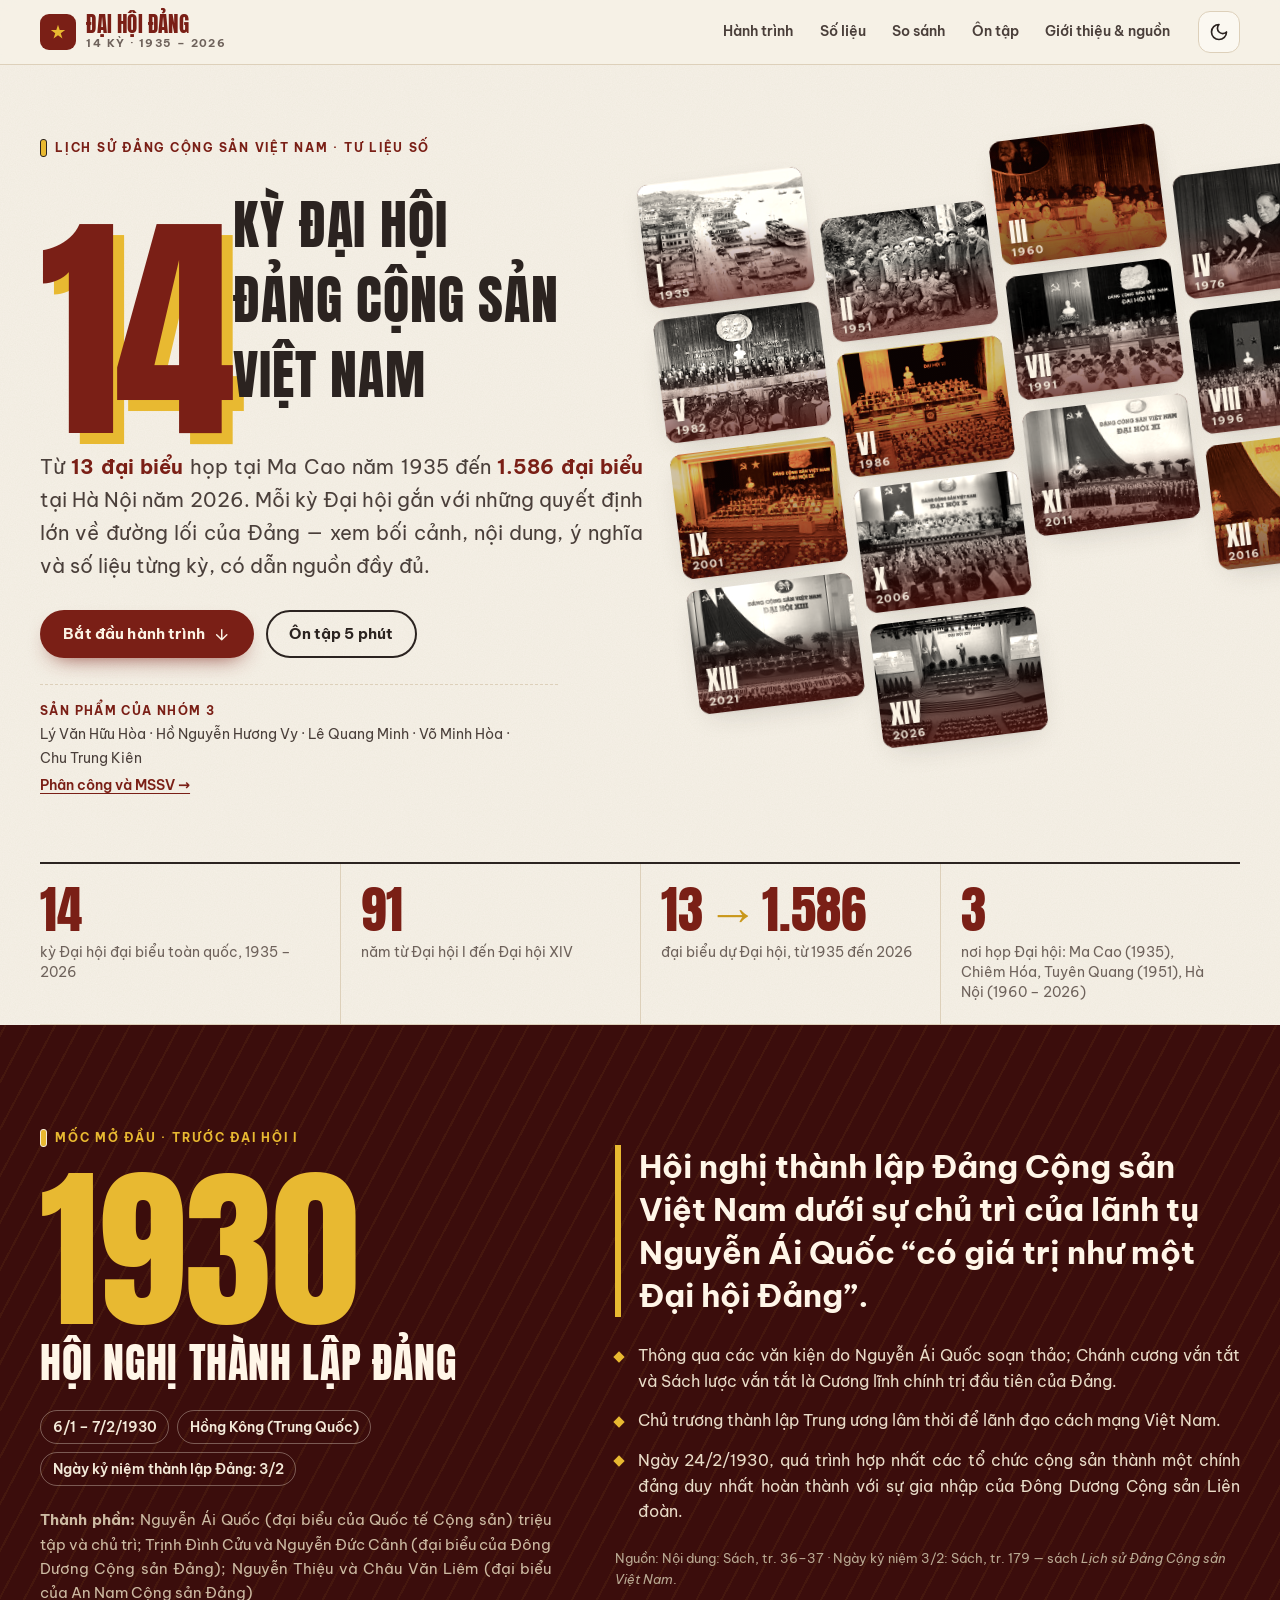
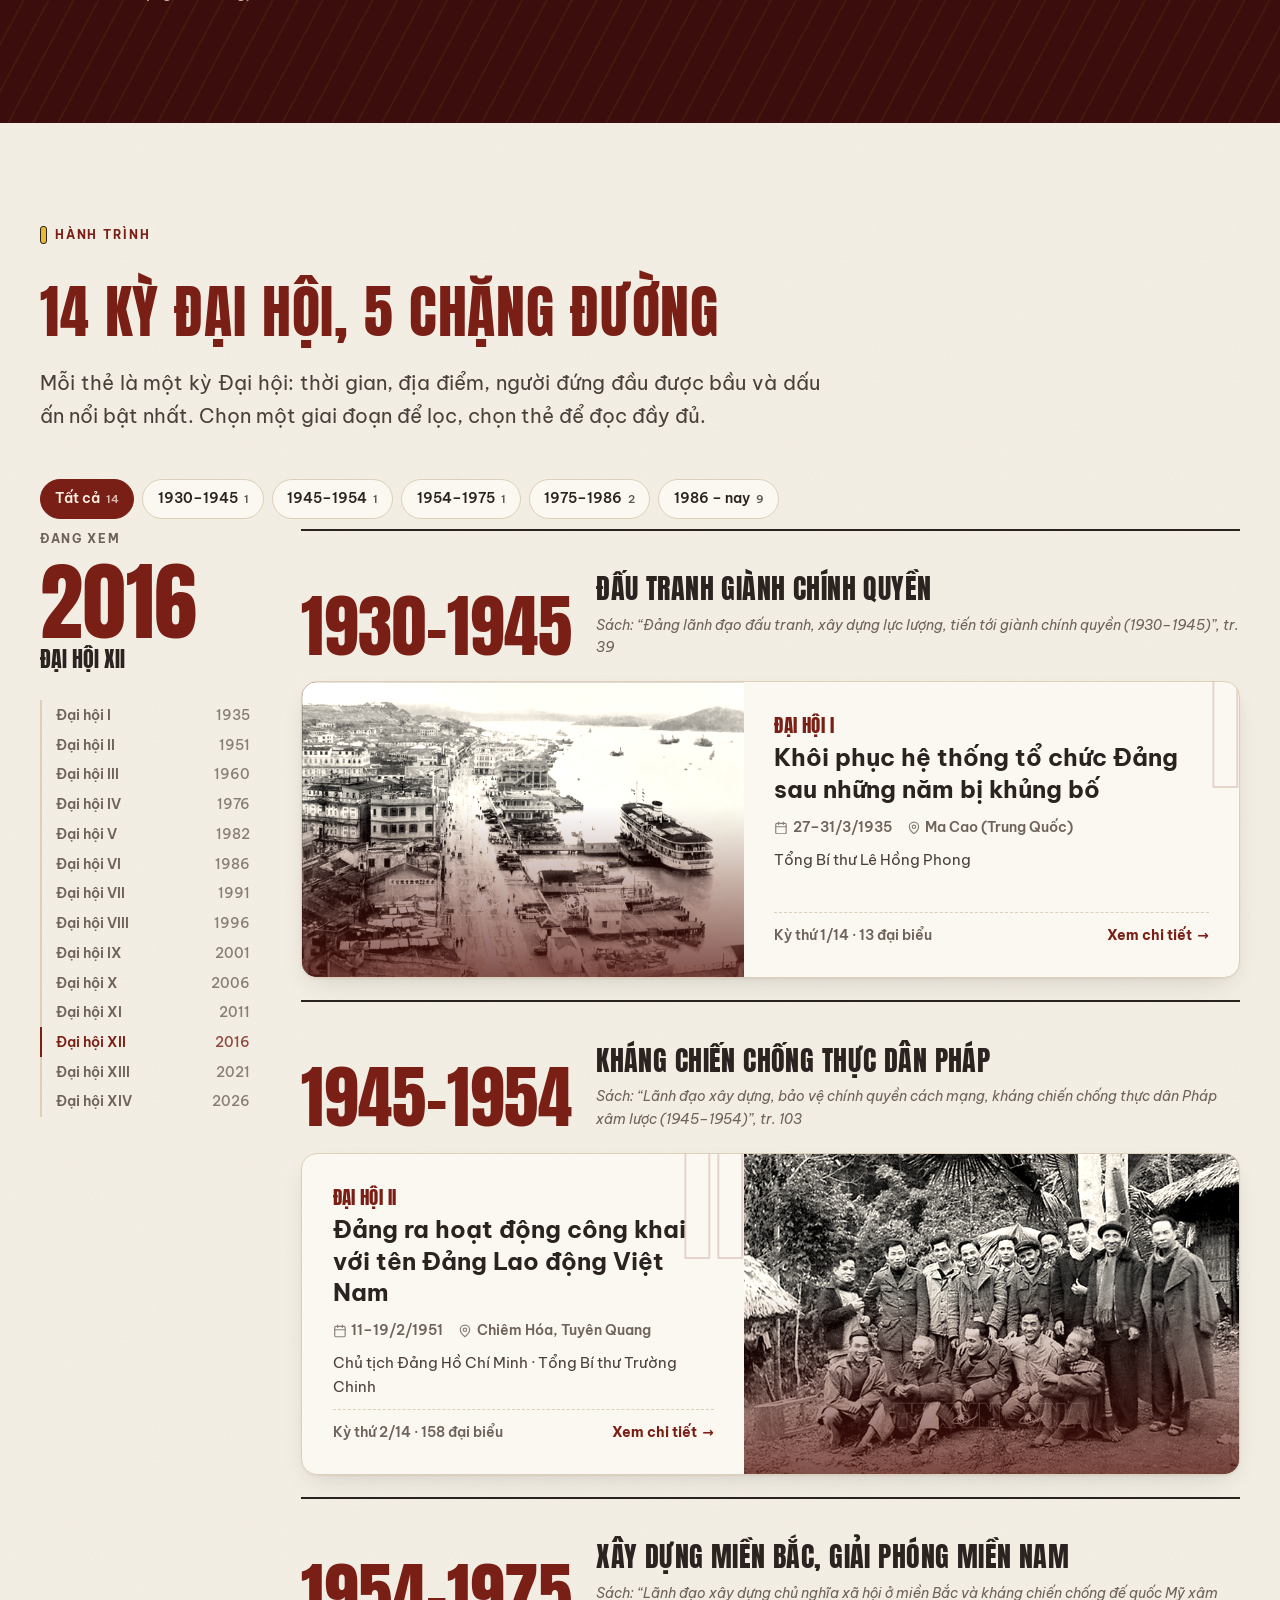
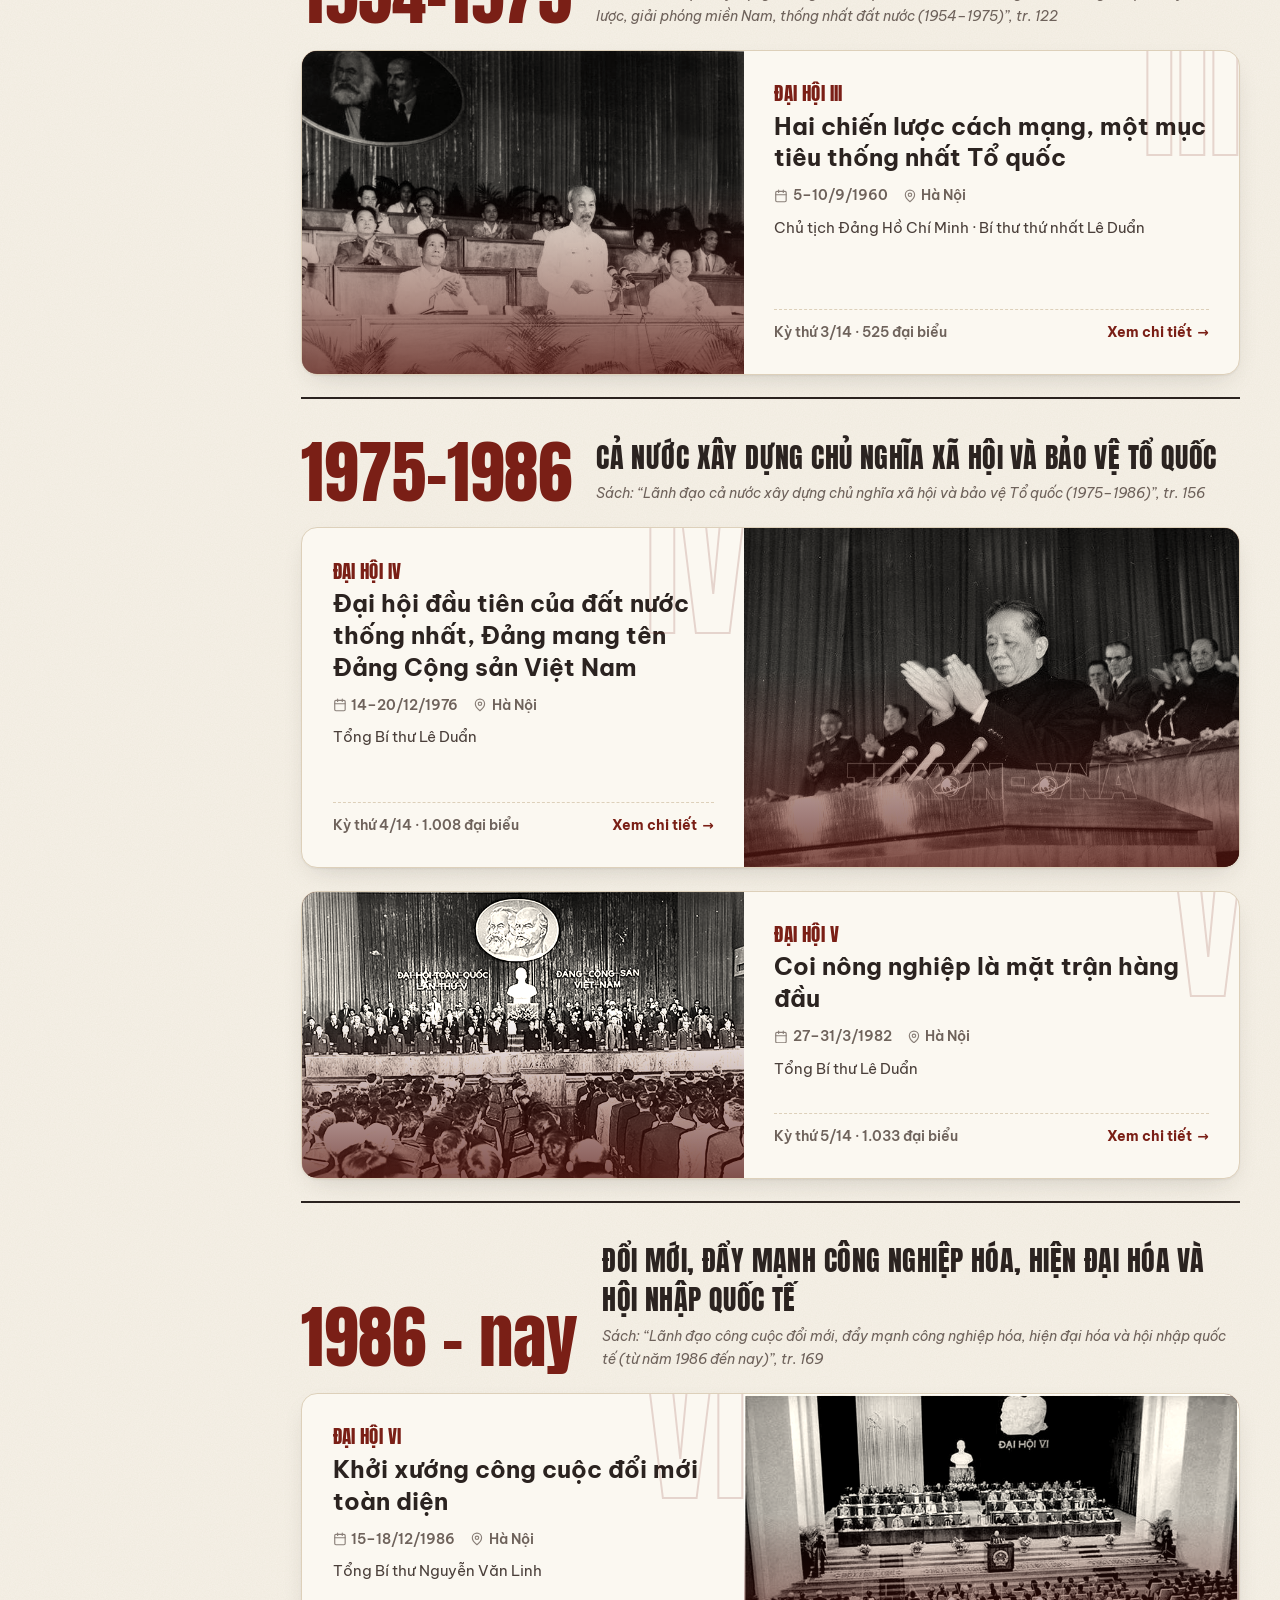
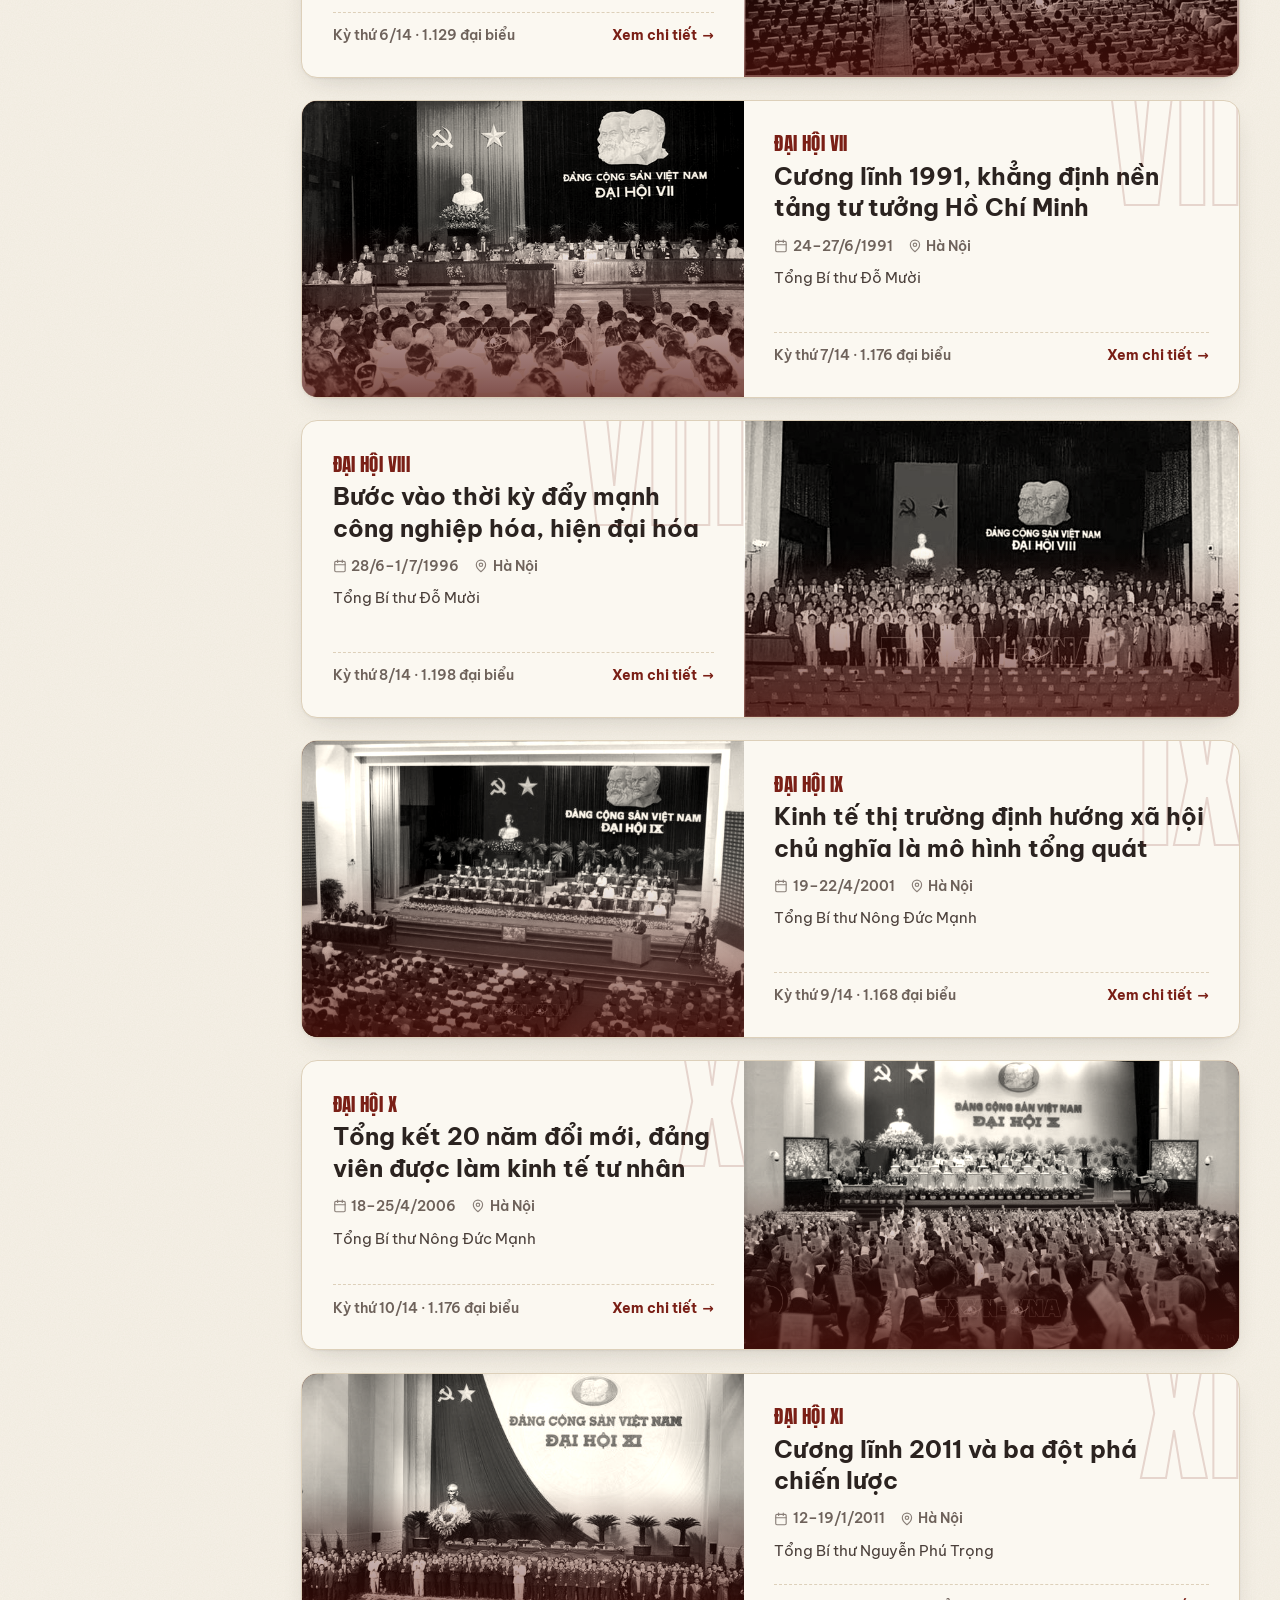
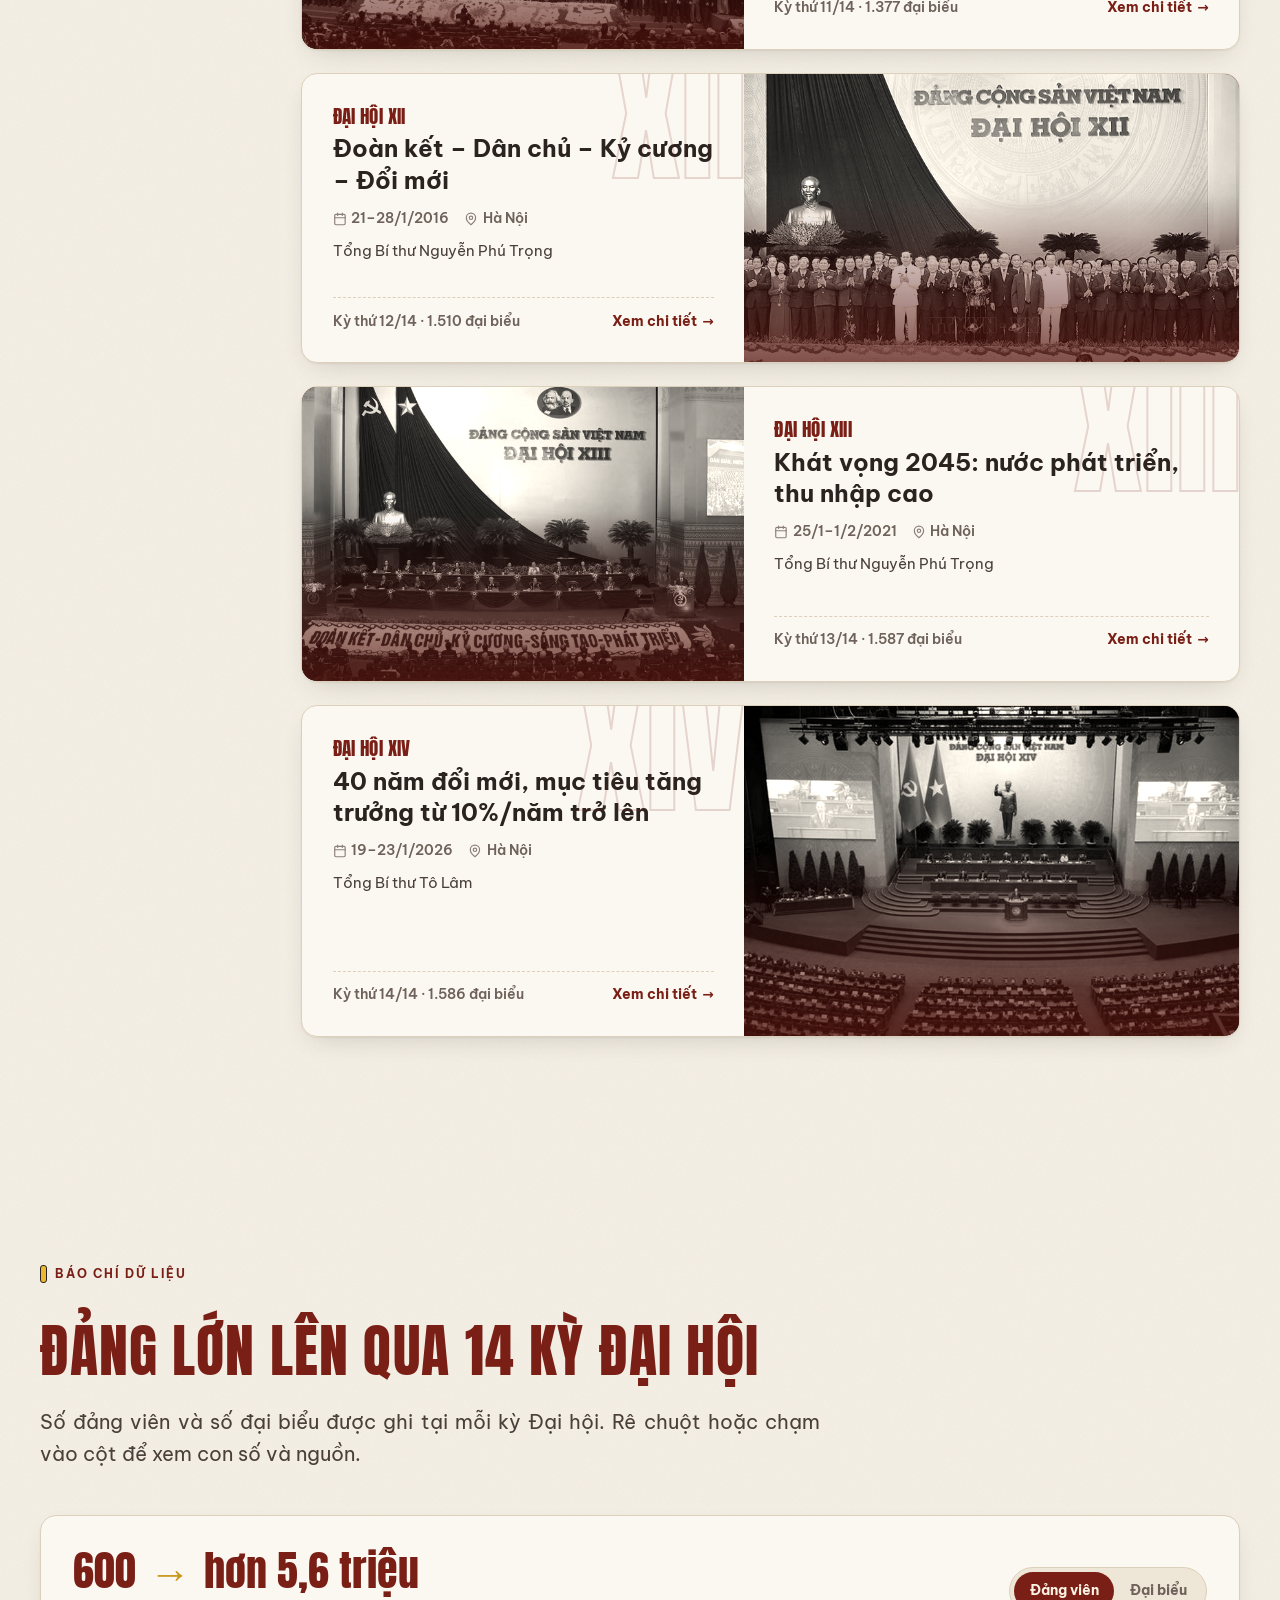
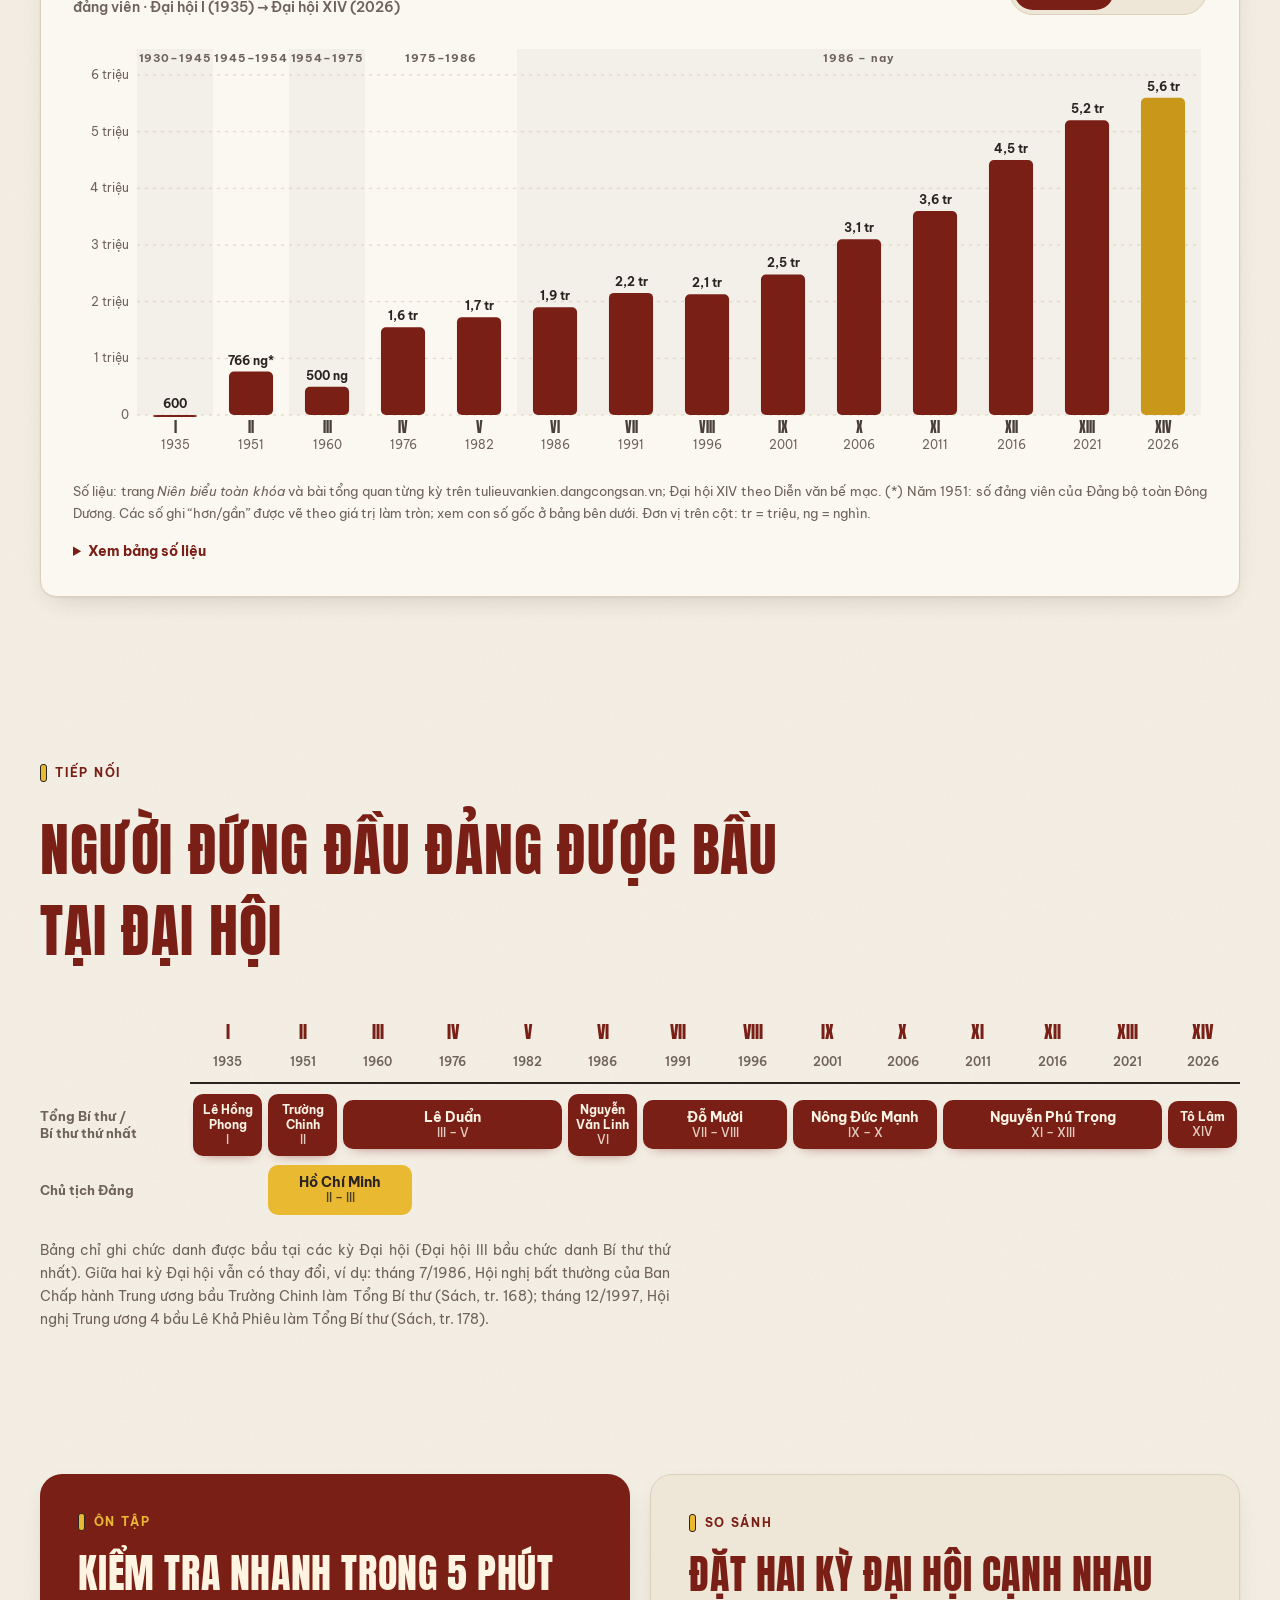
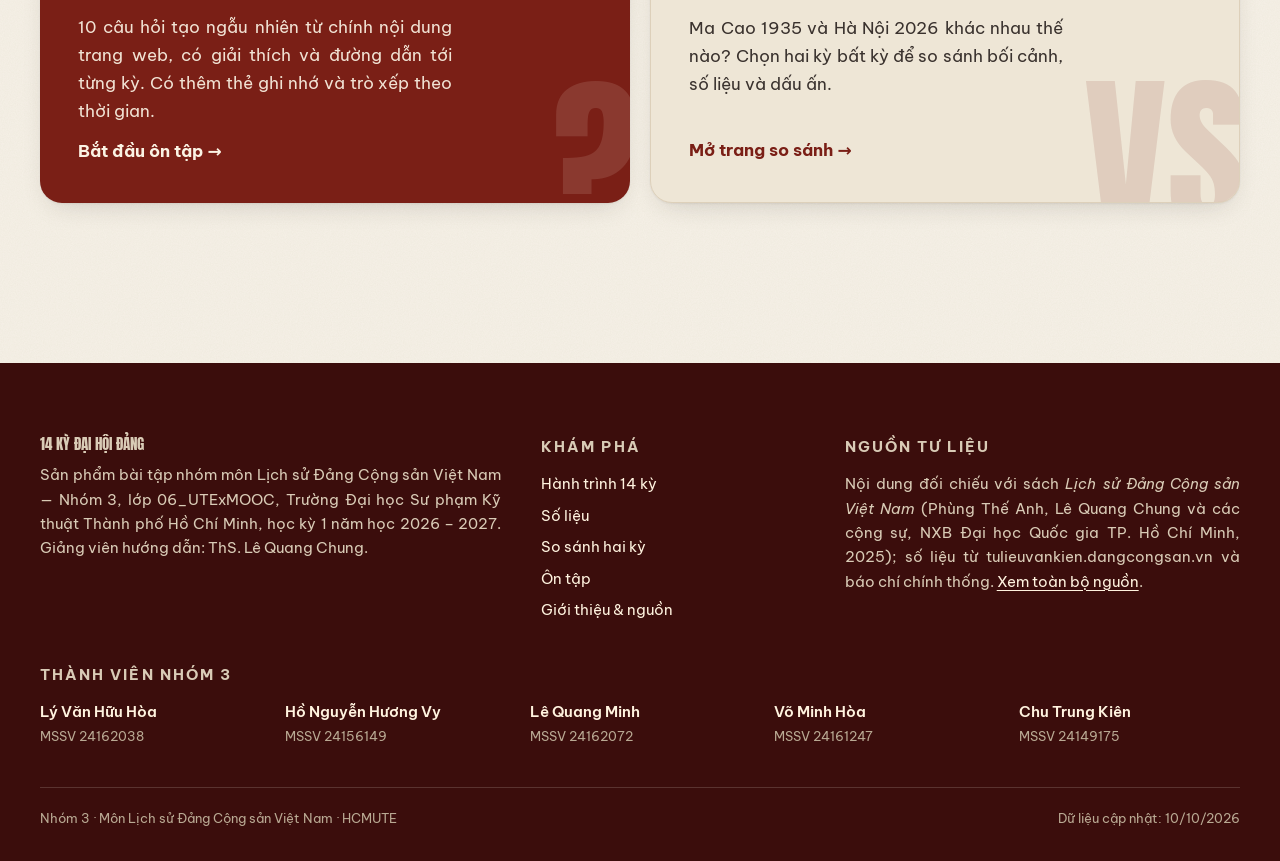
==== commit e8d4b9eb: "Gắn link Vercel cho thẻ chia sẻ; đóng gói zip theo quy định nộp bài - og:url, og:image dùng địa chỉ " ====
--- a/index.html
+++ b/index.html
@@ -12,7 +12,8 @@
   <meta property="og:locale" content="vi_VN">
   <meta property="og:title" content="14 kỳ Đại hội Đảng Cộng sản Việt Nam (1935 – 2026)">
   <meta property="og:description" content="Hành trình 14 kỳ Đại hội đại biểu toàn quốc của Đảng Cộng sản Việt Nam, từ Ma Cao năm 1935 đến Hà Nội năm 2026: bối cảnh, nội dung, ý nghĩa, số liệu, so sánh và ôn tập — có dẫn nguồn đầy đủ.">
-  <meta property="og:image" content="assets/og.jpg">
+  <meta property="og:url" content="https://baitaplsdnhom03.vercel.app/">
+  <meta property="og:image" content="https://baitaplsdnhom03.vercel.app/assets/og.jpg">
   <meta property="og:image:width" content="1200">
   <meta property="og:image:height" content="630">
   <meta property="og:image:alt" content="14 kỳ Đại hội Đảng Cộng sản Việt Nam, 1935 – 2026">
@@ -22,7 +23,7 @@
   <link rel="stylesheet" href="assets/css/fonts.css?v=8db3c902">
   <link rel="stylesheet" href="assets/css/style.css?v=9d12f272">
   <script>(function(){var d=document.documentElement;d.classList.add('js');try{var t=localStorage.getItem('dhd-theme');if(!t&&window.matchMedia&&matchMedia('(prefers-color-scheme: dark)').matches)t='dark';if(t)d.setAttribute('data-theme',t)}catch(e){}})();</script>
-  <script src="assets/js/data.js?v=e3bf290a" defer></script>
+  <script src="assets/js/data.js?v=66b2a954" defer></script>
   <script src="assets/js/app.js?v=855b6eec" defer></script>
   <script src="assets/js/home.js?v=b8b90ffa" defer></script>
 </head>
